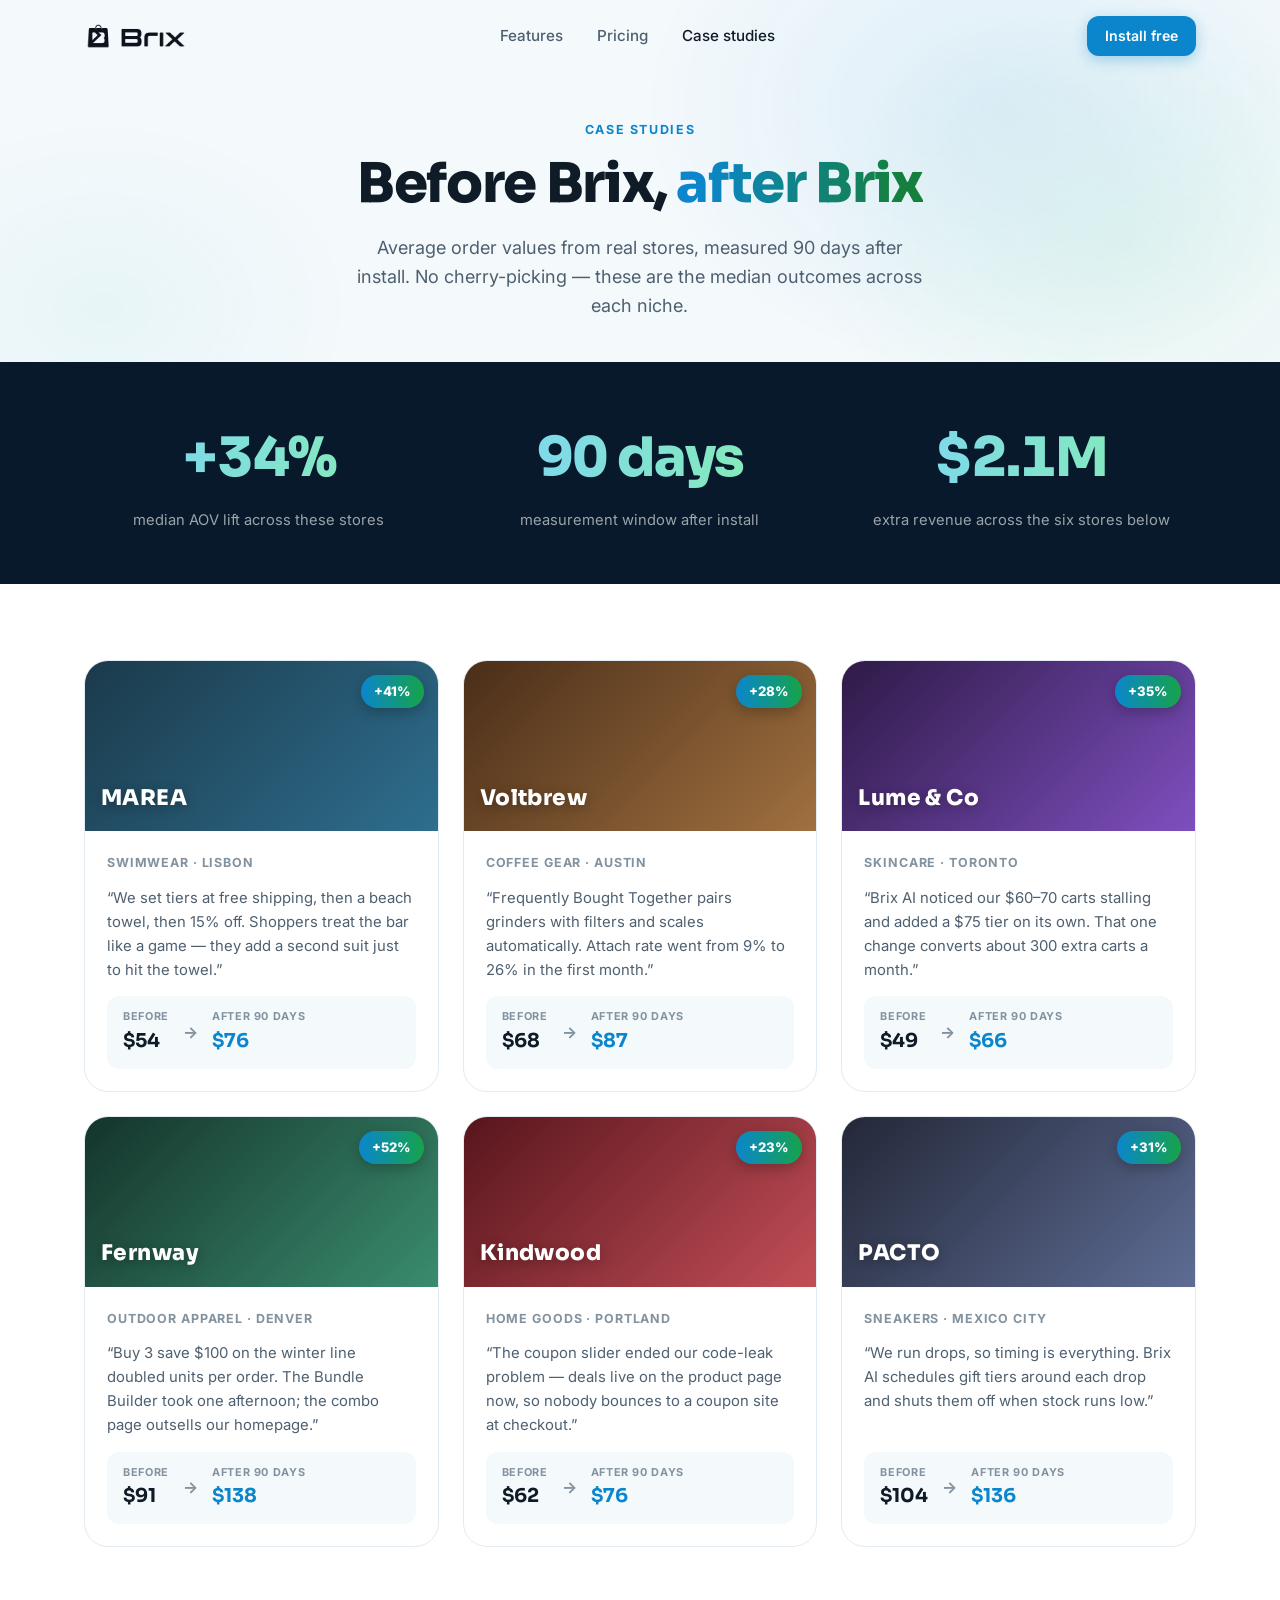
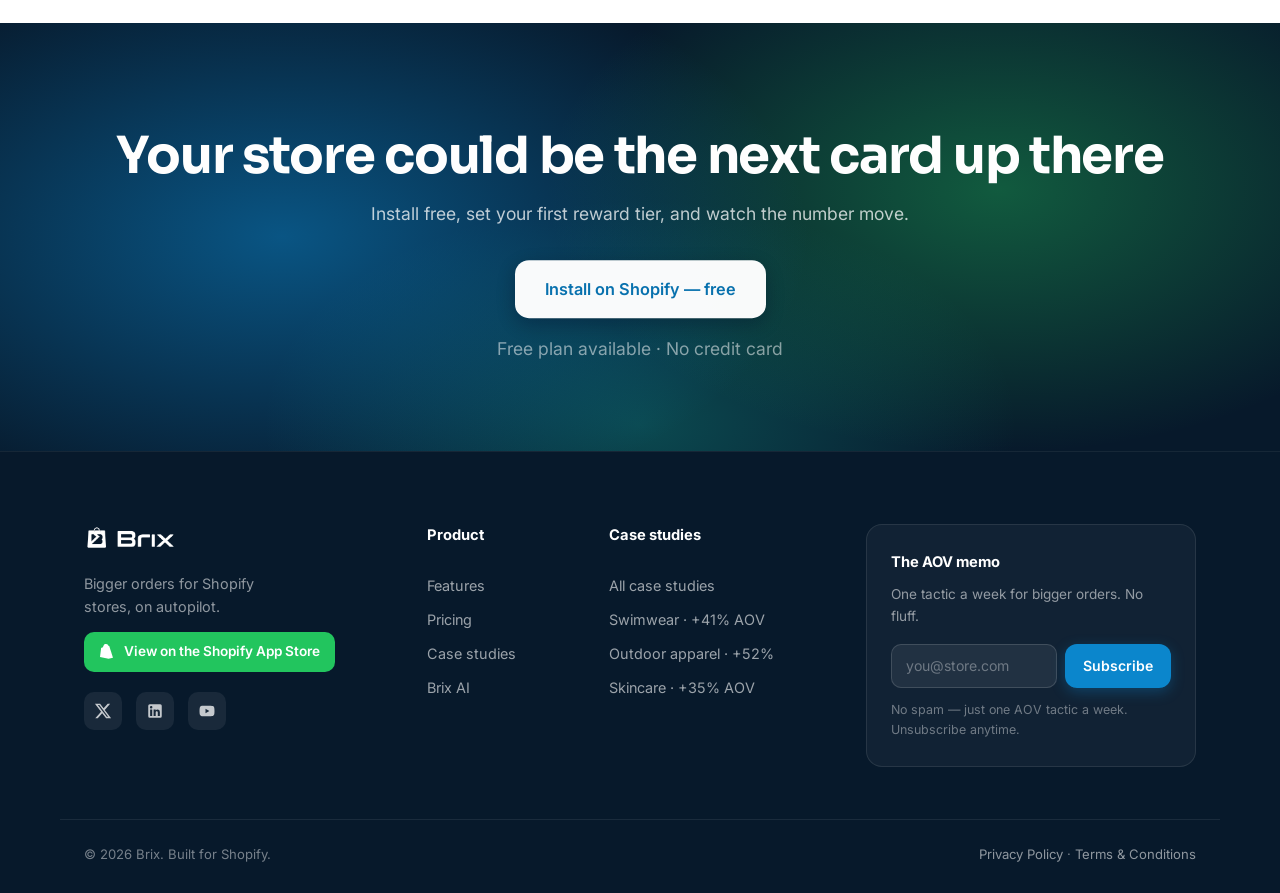
==== case-studies.html @ e407da77 "feat: initialize project structure with website content, assets, and core layout files" ====
<!DOCTYPE html>
<html lang="en">
<head>
  <meta charset="UTF-8">
  <meta name="viewport" content="width=device-width, initial-scale=1.0">
  <title>Case studies — Brix for Shopify</title>
  <meta name="description" content="Real Shopify stores, real AOV numbers. See how merchants lifted average order value 23–52% with Brix progress bars, bundles and AI.">
  <link rel="preconnect" href="https://fonts.googleapis.com">
  <link rel="preconnect" href="https://fonts.gstatic.com" crossorigin>
  <link href="https://fonts.googleapis.com/css2?family=Sora:wght@600;700;800&family=Inter:wght@400;500;600;700&display=swap" rel="stylesheet">
  <link rel="stylesheet" href="css/styles.css?v=2">
  <link rel="icon" type="image/png" href="assets/favicon.png">
</head>
<body>

<header class="nav" id="nav">
  <div class="container nav-in">
    <a class="logo" href="index.html" aria-label="Brix home">
      <img class="logo-img" src="assets/brix-logo-dark.png" alt="Brix">
    </a>
    <nav class="nav-links" aria-label="Main">
      <a href="features.html">Features</a>
      <a href="pricing.html">Pricing</a>
      <a href="case-studies.html">Case studies</a>
    </nav>
    <div class="nav-actions">
      <a class="btn btn-primary btn-sm" href="index.html#install">Install free</a>
      <button class="nav-burger" id="navBurger" aria-label="Open menu" aria-expanded="false" aria-controls="navDrawer">
        <span></span><span></span><span></span>
      </button>
    </div>
  </div>
  <div class="nav-drawer" id="navDrawer">
    <a href="features.html">Features</a>
    <a href="pricing.html">Pricing</a>
    <a href="case-studies.html">Case studies</a>
    <a class="btn btn-primary" href="index.html#install">Install free</a>
  </div>
</header>

<main>

<section class="page-hero">
  <div class="hero-glow" aria-hidden="true"></div>
  <div class="container">
    <p class="eyebrow reveal">Case studies</p>
    <h1 class="reveal" style="--d:.06s">Before Brix, <em>after Brix</em></h1>
    <p class="hero-sub reveal" style="--d:.12s">Average order values from real stores, measured 90 days after install. No cherry-picking — these are the median outcomes across each niche.</p>
  </div>
</section>

<section class="stats-band">
  <div class="container stats-row">
    <div class="stat reveal">
      <b><span data-count="34" data-prefix="+" data-suffix="%">0</span></b>
      <small>median AOV lift across these stores</small>
    </div>
    <div class="stat reveal" style="--d:.08s">
      <b><span data-count="90" data-suffix=" days">0</span></b>
      <small>measurement window after install</small>
    </div>
    <div class="stat reveal" style="--d:.16s">
      <b><span data-count="2.1" data-prefix="$" data-suffix="M">0</span></b>
      <small>extra revenue across the six stores below</small>
    </div>
  </div>
</section>

<section class="section">
  <div class="container">
    <div class="cs-grid">

      <article class="cs-card reveal" id="cs-marea">
        <div class="cs-shot shot-1">
          <span class="cs-lift-tag">+41%</span>
          <span class="cs-shot-name">MAREA</span>
        </div>
        <div class="cs-body">
          <p class="cs-niche">Swimwear · Lisbon</p>
          <blockquote>“We set tiers at free shipping, then a beach towel, then 15% off. Shoppers treat the bar like a game — they add a second suit just to hit the towel.”</blockquote>
          <div class="cs-nums">
            <span class="cs-num"><small>Before</small><b>$54</b></span>
            <span class="cs-arrow">→</span>
            <span class="cs-num cs-num-after"><small>After 90 days</small><b>$76</b></span>
          </div>
        </div>
      </article>

      <article class="cs-card reveal" style="--d:.06s">
        <div class="cs-shot shot-2">
          <span class="cs-lift-tag">+28%</span>
          <span class="cs-shot-name">Voltbrew</span>
        </div>
        <div class="cs-body">
          <p class="cs-niche">Coffee gear · Austin</p>
          <blockquote>“Frequently Bought Together pairs grinders with filters and scales automatically. Attach rate went from 9% to 26% in the first month.”</blockquote>
          <div class="cs-nums">
            <span class="cs-num"><small>Before</small><b>$68</b></span>
            <span class="cs-arrow">→</span>
            <span class="cs-num cs-num-after"><small>After 90 days</small><b>$87</b></span>
          </div>
        </div>
      </article>

      <article class="cs-card reveal" style="--d:.12s" id="cs-lume">
        <div class="cs-shot shot-3">
          <span class="cs-lift-tag">+35%</span>
          <span class="cs-shot-name">Lume &amp; Co</span>
        </div>
        <div class="cs-body">
          <p class="cs-niche">Skincare · Toronto</p>
          <blockquote>“Brix AI noticed our $60–70 carts stalling and added a $75 tier on its own. That one change converts about 300 extra carts a month.”</blockquote>
          <div class="cs-nums">
            <span class="cs-num"><small>Before</small><b>$49</b></span>
            <span class="cs-arrow">→</span>
            <span class="cs-num cs-num-after"><small>After 90 days</small><b>$66</b></span>
          </div>
        </div>
      </article>

      <article class="cs-card reveal" id="cs-fernway">
        <div class="cs-shot shot-4">
          <span class="cs-lift-tag">+52%</span>
          <span class="cs-shot-name">Fernway</span>
        </div>
        <div class="cs-body">
          <p class="cs-niche">Outdoor apparel · Denver</p>
          <blockquote>“Buy 3 save $100 on the winter line doubled units per order. The Bundle Builder took one afternoon; the combo page outsells our homepage.”</blockquote>
          <div class="cs-nums">
            <span class="cs-num"><small>Before</small><b>$91</b></span>
            <span class="cs-arrow">→</span>
            <span class="cs-num cs-num-after"><small>After 90 days</small><b>$138</b></span>
          </div>
        </div>
      </article>

      <article class="cs-card reveal" style="--d:.06s">
        <div class="cs-shot shot-5">
          <span class="cs-lift-tag">+23%</span>
          <span class="cs-shot-name">Kindwood</span>
        </div>
        <div class="cs-body">
          <p class="cs-niche">Home goods · Portland</p>
          <blockquote>“The coupon slider ended our code-leak problem — deals live on the product page now, so nobody bounces to a coupon site at checkout.”</blockquote>
          <div class="cs-nums">
            <span class="cs-num"><small>Before</small><b>$62</b></span>
            <span class="cs-arrow">→</span>
            <span class="cs-num cs-num-after"><small>After 90 days</small><b>$76</b></span>
          </div>
        </div>
      </article>

      <article class="cs-card reveal" style="--d:.12s">
        <div class="cs-shot shot-6">
          <span class="cs-lift-tag">+31%</span>
          <span class="cs-shot-name">PACTO</span>
        </div>
        <div class="cs-body">
          <p class="cs-niche">Sneakers · Mexico City</p>
          <blockquote>“We run drops, so timing is everything. Brix AI schedules gift tiers around each drop and shuts them off when stock runs low.”</blockquote>
          <div class="cs-nums">
            <span class="cs-num"><small>Before</small><b>$104</b></span>
            <span class="cs-arrow">→</span>
            <span class="cs-num cs-num-after"><small>After 90 days</small><b>$136</b></span>
          </div>
        </div>
      </article>

    </div>
  </div>
</section>

<section class="cta-final" id="install">
  <div class="cta-gradient" aria-hidden="true"></div>
  <div class="container cta-in">
    <h2 class="reveal">Your store could be the next card up there</h2>
    <p class="reveal" style="--d:.08s">Install free, set your first reward tier, and watch the number move.</p>
    <a class="btn btn-white btn-lg reveal" style="--d:.16s" href="#" id="ctaInstall">Install on Shopify — free</a>
    <p class="cta-note reveal" style="--d:.24s">Free plan available · No credit card</p>
  </div>
</section>

</main>

<footer class="footer">
  <div class="container footer-grid">
    <div class="footer-brand">
      <a class="logo logo-light" href="index.html">
        <img class="logo-img" src="assets/brix-logo-light.png" alt="Brix">
      </a>
      <p>Bigger orders for Shopify stores, on autopilot.</p>
      <a class="footer-shopify" href="#" aria-label="View Brix on the Shopify App Store">
        <svg viewBox="0 0 24 24" width="16" height="16" fill="currentColor" aria-hidden="true"><path d="M15.34 3.03c-.09-.06-.19-.06-.31-.03l-.58.18c-.14-.4-.33-.83-.61-1.26C13.28.98 12.6.5 11.9.5h-.15c-.5-.62-1.13-.9-1.68-.88-1.05.03-2.09.79-2.94 2.13-.6.95-1.05 2.14-1.18 3.06l-2.1.65c-.62.2-.64.22-.72.8L1.5 19.44 14.29 22 21 20.55S15.42 3.09 15.34 3.03z"/></svg>
        View on the Shopify App Store
      </a>
      <div class="footer-social">
        <a href="#" aria-label="X (Twitter)"><svg viewBox="0 0 24 24" width="18" height="18" fill="currentColor"><path d="M18.24 2.25h3.31l-7.23 8.26 8.5 11.24h-6.66l-5.21-6.82L5 21.75H1.68l7.73-8.84L1.25 2.25h6.83l4.71 6.23zm-1.16 17.52h1.83L7.08 4.13H5.12z"/></svg></a>
        <a href="#" aria-label="LinkedIn"><svg viewBox="0 0 24 24" width="18" height="18" fill="currentColor"><path d="M19 3a2 2 0 0 1 2 2v14a2 2 0 0 1-2 2H5a2 2 0 0 1-2-2V5a2 2 0 0 1 2-2h14m-.5 15.5v-5.3a3.26 3.26 0 0 0-3.26-3.26c-.85 0-1.84.52-2.32 1.3v-1.11h-2.79v8.37h2.79v-4.93c0-.77.62-1.4 1.39-1.4a1.4 1.4 0 0 1 1.4 1.4v4.93h2.79M6.88 8.56a1.68 1.68 0 0 0 1.68-1.68c0-.93-.75-1.69-1.68-1.69a1.69 1.69 0 0 0-1.69 1.69c0 .93.76 1.68 1.69 1.68m1.39 9.94v-8.37H5.5v8.37h2.77z"/></svg></a>
        <a href="#" aria-label="YouTube"><svg viewBox="0 0 24 24" width="18" height="18" fill="currentColor"><path d="M10 15l5.19-3L10 9v6m11.56-7.83c.13.47.22 1.1.28 1.9.07.8.1 1.49.1 2.09L22 12c0 2.19-.16 3.8-.44 4.83-.25.9-.83 1.48-1.73 1.73-.47.13-1.33.22-2.65.28-1.3.07-2.49.1-3.59.1L12 19c-4.19 0-6.8-.16-7.83-.44-.9-.25-1.48-.83-1.73-1.73-.13-.47-.22-1.1-.28-1.9-.07-.8-.1-1.49-.1-2.09L2 12c0-2.19.16-3.8.44-4.83.25-.9.83-1.48 1.73-1.73.47-.13 1.33-.22 2.65-.28 1.3-.07 2.49-.1 3.59-.1L12 5c4.19 0 6.8.16 7.83.44.9.25 1.48.83 1.73 1.73z"/></svg></a>
      </div>
    </div>
    <div class="footer-col">
      <p class="footer-h">Product</p>
      <a href="features.html">Features</a>
      <a href="pricing.html">Pricing</a>
      <a href="case-studies.html">Case studies</a>
      <a href="features.html#ai-chat">Brix AI</a>
    </div>
    <div class="footer-col">
      <p class="footer-h">Case studies</p>
      <a href="case-studies.html">All case studies</a>
      <a href="case-studies.html#cs-marea">Swimwear · +41% AOV</a>
      <a href="case-studies.html#cs-fernway">Outdoor apparel · +52%</a>
      <a href="case-studies.html#cs-lume">Skincare · +35% AOV</a>
    </div>
    <div class="footer-news">
      <p class="footer-h">The AOV memo</p>
      <p class="footer-news-sub">One tactic a week for bigger orders. No fluff.</p>
      <form class="news-form" id="newsForm">
        <input type="email" placeholder="you@store.com" aria-label="Email address" required>
        <button class="btn btn-primary btn-sm" type="submit">Subscribe</button>
      </form>
      <p class="news-fine">No spam — just one AOV tactic a week. Unsubscribe anytime.</p>
      <p class="news-ok" id="newsOk">You’re in. First memo lands Monday. ✓</p>
    </div>
  </div>
  <div class="container footer-base">
    <span>© 2026 Brix. Built for Shopify.</span>
    <span class="footer-legal"><a href="#">Privacy Policy</a> · <a href="#">Terms &amp; Conditions</a></span>
  </div>
</footer>

<script src="js/vendor/gsap.min.js"></script>
<script src="js/vendor/ScrollTrigger.min.js"></script>
<script src="js/main.js?v=2"></script>
</body>
</html>
---- css/styles.css ----
/* ============================================================
   BRIX — marketing site
   Brand: blue #0E9BE5 → green #22C55E (team gradient) · navy #07192B
   Type: Sora (display) · Inter (body)
   ============================================================ */

:root {
  --brand: #0B86CC;
  --brand-deep: #0973B1;
  --brand-soft: #DFF1FC;
  --brand-ghost: #F0F9FE;
  --navy: #07192B;
  --navy-2: #0D2A44;
  --navy-3: #123B5C;
  --ink: #0F1B26;
  --ink-2: #4E6070;
  --ink-3: #82929F;
  --paper: #FFFFFF;
  --paper-soft: #F4F9FC;
  --line: #E2EBF1;
  --grad-a: #0E9BE5;
  --grad-b: #22C55E;
  --green: #22C55E;
  --green-deep: #15803D;
  --gold: #FFB43C;
  --reward-grad: linear-gradient(90deg, #0E9BE5, #22C55E);
  --grad-strong: linear-gradient(90deg, #0B86CC, #16A34A);
  --radius: 16px;
  --radius-lg: 24px;
  --shadow-1: 0 2px 8px rgba(23, 20, 46, .05), 0 12px 32px rgba(23, 20, 46, .07);
  --shadow-2: 0 4px 12px rgba(23, 20, 46, .07), 0 24px 56px rgba(23, 20, 46, .13);
  --font-display: "Sora", "Inter", system-ui, sans-serif;
  --font-body: "Inter", system-ui, -apple-system, sans-serif;
  --nav-h: 72px;
}

* { margin: 0; padding: 0; box-sizing: border-box; }

html { scroll-behavior: smooth; }

body {
  font-family: var(--font-body);
  font-size: 16px;
  line-height: 1.6;
  color: var(--ink);
  background: var(--paper);
  -webkit-font-smoothing: antialiased;
  overflow-x: hidden;
}

img, svg { display: inline-block; vertical-align: middle; }
a { color: inherit; text-decoration: none; }
ul { list-style: none; }
button { font: inherit; border: 0; background: none; cursor: pointer; color: inherit; }

:focus-visible {
  outline: 3px solid var(--brand);
  outline-offset: 2px;
  border-radius: 4px;
}

::selection { background: var(--brand); color: #fff; }

/* ---------- type ---------- */

h1, h2, h3 {
  font-family: var(--font-display);
  line-height: 1.12;
  letter-spacing: -0.025em;
  text-wrap: balance;
}

h1 { font-size: clamp(2.5rem, 5.4vw, 4.1rem); font-weight: 800; }
h2 { font-size: clamp(1.9rem, 3.6vw, 2.8rem); font-weight: 700; }
h3 { font-size: 1.15rem; font-weight: 700; letter-spacing: -0.01em; }

h1 em {
  font-style: normal;
  background: linear-gradient(92deg, #0B86CC 10%, #15803D 90%);
  -webkit-background-clip: text;
  background-clip: text;
  -webkit-text-fill-color: transparent;
}

.eyebrow {
  font-size: .78rem;
  font-weight: 700;
  letter-spacing: .13em;
  text-transform: uppercase;
  color: var(--brand);
  margin-bottom: 14px;
}

.eyebrow-warm {
  background: linear-gradient(92deg, #4FC3F7, #6EE7A0);
  -webkit-background-clip: text;
  background-clip: text;
  -webkit-text-fill-color: transparent;
}

/* ---------- layout utils ---------- */

.container {
  max-width: 1160px;
  margin-inline: auto;
  padding-inline: 24px;
}

.container-narrow { max-width: 800px; }

.section { padding: 76px 0; }
.section-soft { background: var(--paper-soft); }

.section-dark {
  background: var(--navy);
  color: #fff;
  position: relative;
  overflow: hidden;
}
.section-dark h2 { color: #fff; }
.section-dark .dd-lead { color: rgba(255,255,255,.72); }

.section-head {
  max-width: 640px;
  margin: 0 auto 56px;
  text-align: center;
}
.section-head .section-sub {
  margin-top: 14px;
  color: var(--ink-2);
  font-size: 1.06rem;
}

.section-head-row {
  max-width: none;
  text-align: left;
  display: flex;
  align-items: flex-end;
  justify-content: space-between;
  gap: 24px;
}

/* ---------- buttons ---------- */

.btn {
  display: inline-flex;
  align-items: center;
  justify-content: center;
  gap: 9px;
  font-weight: 600;
  font-size: .95rem;
  padding: 13px 24px;
  border-radius: 12px;
  transition: transform .18s ease, box-shadow .18s ease, background .18s ease, border-color .18s ease;
  white-space: nowrap;
}

.btn-lg { padding: 16px 30px; font-size: 1.02rem; border-radius: 14px; }
.btn-sm { padding: 9px 18px; font-size: .88rem; }

.btn-primary {
  background: var(--brand);
  color: #fff;
  box-shadow: 0 4px 14px rgba(11, 134, 204, .32);
}
.btn-primary:hover {
  background: var(--brand-deep);
  transform: translateY(-1px) scale(1.02);
  box-shadow: 0 8px 24px rgba(11, 134, 204, .45);
}

.btn-ghost {
  background: var(--paper);
  color: var(--ink);
  border: 1.5px solid var(--line);
}
.btn-ghost:hover {
  border-color: var(--brand);
  color: var(--brand);
  transform: translateY(-1px) scale(1.02);
  box-shadow: 0 6px 18px rgba(11, 134, 204, .14);
}

.btn-outline {
  background: transparent;
  color: var(--brand);
  border: 1.5px solid var(--brand);
}
.btn-outline:hover {
  background: var(--brand-ghost);
  transform: translateY(-1px) scale(1.02);
}

.btn-white {
  background: #fff;
  color: var(--brand-deep);
  box-shadow: 0 6px 20px rgba(9, 5, 34, .3);
}
.btn-white:hover {
  transform: translateY(-1px) scale(1.03);
  box-shadow: 0 12px 32px rgba(9, 5, 34, .4);
}

/* ---------- nav ---------- */

.nav {
  position: fixed;
  inset: 0 0 auto 0;
  z-index: 100;
  height: var(--nav-h);
  transition: background .25s ease, box-shadow .25s ease, backdrop-filter .25s ease;
}

.nav.scrolled {
  background: rgba(255, 255, 255, .82);
  -webkit-backdrop-filter: blur(14px);
  backdrop-filter: blur(14px);
  box-shadow: 0 1px 0 var(--line), 0 8px 24px rgba(23, 20, 46, .05);
}

.nav-in {
  height: var(--nav-h);
  display: flex;
  align-items: center;
  justify-content: space-between;
  gap: 24px;
}

.logo {
  display: inline-flex;
  align-items: center;
  gap: 10px;
  font-family: var(--font-display);
  font-weight: 800;
  font-size: 1.42rem;
  letter-spacing: -0.03em;
}
.logo-mark { width: 27px; height: 27px; }
.logo-img { height: 30px; width: auto; display: block; }
.footer .logo-img { height: 27px; }

.nav-links {
  display: flex;
  gap: 34px;
  font-weight: 500;
  font-size: .95rem;
  color: var(--ink-2);
}
.nav-links a { transition: color .15s ease; padding: 6px 0; }
.nav-links a:hover, .nav-links a.active { color: var(--ink); }

.nav-actions { display: flex; align-items: center; gap: 14px; }

.nav-burger {
  display: none;
  flex-direction: column;
  justify-content: center;
  gap: 5px;
  width: 42px;
  height: 42px;
  align-items: center;
  border-radius: 10px;
}
.nav-burger span {
  display: block;
  width: 20px;
  height: 2px;
  border-radius: 2px;
  background: var(--ink);
  transition: transform .25s ease, opacity .2s ease;
}
.nav-burger.open span:nth-child(1) { transform: translateY(7px) rotate(45deg); }
.nav-burger.open span:nth-child(2) { opacity: 0; }
.nav-burger.open span:nth-child(3) { transform: translateY(-7px) rotate(-45deg); }

/* absolute (not fixed): the scrolled nav's backdrop-filter makes .nav a
   containing block, which would collapse a fixed drawer to nav height */
.nav-drawer {
  display: none;
  position: absolute;
  top: calc(var(--nav-h) - 8px);
  right: 16px;
  width: min(244px, calc(100vw - 32px));
  background: rgba(255, 255, 255, .5);
  -webkit-backdrop-filter: blur(22px) saturate(180%);
  backdrop-filter: blur(22px) saturate(180%);
  border: 1px solid rgba(255, 255, 255, .55);
  border-radius: 18px;
  box-shadow: 0 24px 50px -12px rgba(23, 20, 46, .3);
  padding: 10px;
  flex-direction: column;
  gap: 2px;
  transform-origin: top right;
  opacity: 0;
  transform: translateY(-10px) scale(.96);
  pointer-events: none;
  transition: opacity .2s ease, transform .26s cubic-bezier(.32,.72,.28,1);
}
.nav-drawer.open {
  opacity: 1;
  transform: translateY(0) scale(1);
  pointer-events: auto;
}
.nav-drawer a {
  padding: 12px 14px;
  border-radius: 12px;
  font-weight: 600;
  font-size: 1rem;
  color: var(--ink);
  transition: background .15s ease, color .15s ease;
}
.nav-drawer a:hover { background: rgba(11, 134, 204, .1); color: var(--brand); }
.nav-drawer .btn { margin-top: 8px; justify-content: center; }

/* ---------- hero ---------- */

.hero {
  position: relative;
  padding: calc(var(--nav-h) + 52px) 0 64px;
  background: var(--paper-soft);
  overflow: hidden;
}

.hero-glow {
  position: absolute;
  inset: 0;
  pointer-events: none;
  background:
    radial-gradient(560px 420px at 78% 30%, rgba(11, 134, 204, .13), transparent 65%),
    radial-gradient(480px 380px at 88% 68%, rgba(34, 197, 94, .09), transparent 65%),
    radial-gradient(400px 300px at 8% 85%, rgba(20, 184, 166, .07), transparent 65%);
}

.hero-grid {
  position: relative;
  display: grid;
  grid-template-columns: 1.06fr .94fr;
  gap: 56px;
  align-items: center;
}

.hero-rating {
  display: inline-flex;
  align-items: center;
  gap: 10px;
  font-size: .88rem;
  color: var(--ink-2);
  background: #fff;
  border: 1px solid var(--line);
  border-radius: 100px;
  padding: 7px 16px 7px 13px;
  margin-bottom: 26px;
  box-shadow: 0 2px 10px rgba(23,20,46,.05);
}
.hero-rating b { color: var(--ink); }
.stars { color: var(--gold); letter-spacing: 2px; font-size: .82rem; }

.hero-sub {
  margin-top: 22px;
  font-size: 1.13rem;
  color: var(--ink-2);
  max-width: 32em;
}

.hero-ctas {
  display: flex;
  flex-wrap: wrap;
  gap: 14px;
  margin-top: 34px;
}

.hero-note {
  margin-top: 18px;
  font-size: .86rem;
  color: var(--ink-3);
}

.hero-visual { position: relative; }

.hero-chip {
  position: absolute;
  font-size: .8rem;
  font-weight: 700;
  padding: 9px 15px;
  border-radius: 100px;
  background: #fff;
  box-shadow: var(--shadow-2);
  white-space: nowrap;
}
.hero-chip-1 {
  top: -16px;
  left: 2%;
  color: var(--green-deep);
  animation: float 5.2s ease-in-out infinite;
}
.hero-chip-2 {
  bottom: -16px;
  right: 2%;
  color: var(--brand);
  animation: float 6s ease-in-out .8s infinite;
}
@keyframes float {
  0%, 100% { transform: translateY(0); }
  50% { transform: translateY(-9px); }
}

/* ---------- cart mock (signature) ---------- */

.cart-mock {
  position: relative;
  background: #fff;
  border-radius: var(--radius-lg);
  box-shadow: var(--shadow-2);
  padding: 22px;
  max-width: 400px;
  margin-inline: auto;
  border: 1px solid rgba(233, 231, 244, .8);
}

.cm-head {
  display: flex;
  align-items: center;
  justify-content: space-between;
  margin-bottom: 16px;
}
.cm-title { font-family: var(--font-display); font-weight: 700; font-size: 1.05rem; }
.cm-badge {
  font-size: .74rem;
  font-weight: 700;
  color: var(--brand);
  background: var(--brand-soft);
  padding: 4px 11px;
  border-radius: 100px;
}

.cm-goal { margin-bottom: 16px; }

.cm-msg {
  font-size: .86rem;
  color: var(--ink-2);
  margin-bottom: 12px;
  min-height: 1.5em;
}
.cm-msg b { color: var(--ink); }
.cm-msg.msg-pop { animation: msgpop .4s ease; }
@keyframes msgpop {
  0% { transform: scale(.96); opacity: .4; }
  100% { transform: scale(1); opacity: 1; }
}

.cm-track {
  position: relative;
  height: 12px;
  background: var(--paper-soft);
  border-radius: 100px;
  margin: 14px 0 10px;
}

.cm-fill {
  position: absolute;
  inset: 0 auto 0 0;
  border-radius: 100px;
  background: var(--reward-grad);
  transition: width 1s cubic-bezier(.3,.9,.35,1);
  min-width: 12px;
}

.cm-node {
  position: absolute;
  top: 50%;
  transform: translate(-50%, -50%);
  width: 28px;
  height: 28px;
  border-radius: 50%;
  background: #fff;
  border: 2px solid var(--line);
  color: var(--ink-3);
  display: flex;
  align-items: center;
  justify-content: center;
  transition: background .3s ease, border-color .3s ease, color .3s ease, transform .3s ease;
  z-index: 2;
}
.cm-node.is-unlocked {
  background: var(--green);
  border-color: var(--green);
  color: #fff;
  animation: nodepop .45s cubic-bezier(.3,1.6,.5,1);
}
@keyframes nodepop {
  0% { transform: translate(-50%, -50%) scale(.6); }
  60% { transform: translate(-50%, -50%) scale(1.25); }
  100% { transform: translate(-50%, -50%) scale(1); }
}

.cm-tiers {
  display: flex;
  justify-content: space-between;
  font-size: .68rem;
  font-weight: 600;
  color: var(--ink-3);
  padding-right: 2px;
}

.cm-items { display: flex; flex-direction: column; }

.cm-item {
  display: none;
  align-items: center;
  gap: 12px;
  padding: 10px 0;
  border-bottom: 1px solid var(--paper-soft);
}
.cm-item.is-in { display: flex; animation: itemin .45s ease; }
@keyframes itemin {
  from { opacity: 0; transform: translateY(8px); }
  to { opacity: 1; transform: translateY(0); }
}

.cm-thumb {
  width: 44px;
  height: 44px;
  border-radius: 10px;
  flex: none;
  display: flex;
  align-items: center;
  justify-content: center;
  font-size: 1.1rem;
}
.th-a { background: linear-gradient(135deg, #B6E2C8, #6FA88B); }
.th-b { background: linear-gradient(135deg, #4A4E6A, #23263C); }
.th-c { background: linear-gradient(135deg, #F3D9B0, #D9A05B); }
.th-gift { background: linear-gradient(135deg, #E2F8EC, #BFEED2); }

.cm-item-info { flex: 1; line-height: 1.3; min-width: 0; }
.cm-item-info b { display: block; font-size: .88rem; font-weight: 600; }
.cm-item-info small { color: var(--ink-3); font-size: .76rem; }

.cm-price { font-weight: 700; font-size: .88rem; }
.cm-price-free { color: var(--green-deep); letter-spacing: .04em; }

.cm-item-gift.is-in {
  background: linear-gradient(90deg, rgba(34, 197, 94, .05), rgba(20, 184, 166, .05));
  border-radius: 12px;
  padding-inline: 8px;
  border-bottom: 0;
}

.cm-upsell {
  display: flex;
  align-items: center;
  gap: 12px;
  background: var(--brand-ghost);
  border: 1px dashed rgba(11, 134, 204, .35);
  border-radius: 12px;
  padding: 10px 12px;
  margin: 14px 0 4px;
  max-height: 90px;
  overflow: hidden;
  transition: opacity .35s ease, max-height .45s ease .1s, padding .45s ease .1s, margin .45s ease .1s, border-width .45s ease .1s;
}
.cm-upsell.is-away {
  opacity: 0;
  max-height: 0;
  padding-block: 0;
  margin-block: 0;
  border-width: 0;
}
.cm-upsell .cm-thumb { width: 38px; height: 38px; }

.cm-add {
  flex: none;
  font-size: .78rem;
  font-weight: 700;
  color: var(--brand);
  background: #fff;
  border: 1.5px solid var(--brand);
  padding: 7px 12px;
  border-radius: 9px;
  transition: transform .15s ease, background .15s ease, color .15s ease;
}
.cm-add.pressed, .cm-add:hover { background: var(--brand); color: #fff; transform: scale(.96); }

.cm-foot {
  display: flex;
  justify-content: space-between;
  align-items: center;
  padding: 14px 0 12px;
  font-size: .92rem;
  color: var(--ink-2);
}
.cm-foot b { font-size: 1.12rem; color: var(--ink); font-family: var(--font-display); }

.cm-checkout {
  width: 100%;
  background: var(--ink);
  color: #fff;
  font-weight: 700;
  font-size: .95rem;
  padding: 14px;
  border-radius: 12px;
}

.cm-coupon-row { display: flex; gap: 8px; margin: 14px 0 2px; }

.cart-mock.is-resetting { transition: opacity .35s ease; opacity: .35; }

.confetti-canvas {
  position: absolute;
  inset: 0;
  width: 100%;
  height: 100%;
  pointer-events: none;
  z-index: 5;
}

/* ---------- logos strip ---------- */

.logos { padding: 34px 0 24px; background: var(--paper-soft); }

.logos-label {
  text-align: center;
  font-size: .78rem;
  font-weight: 600;
  letter-spacing: .1em;
  text-transform: uppercase;
  color: var(--ink-3);
  margin-bottom: 22px;
}

.logos-row {
  display: flex;
  flex-wrap: wrap;
  justify-content: center;
  align-items: center;
  gap: 18px 52px;
  opacity: 1;
}

.wordmark { font-size: 1.12rem; color: #000; white-space: nowrap; }
.wm-1 { font-family: var(--font-display); font-weight: 800; letter-spacing: .18em; }
.wm-2 { font-family: Georgia, serif; font-style: italic; font-weight: 600; font-size: 1.22rem; }
.wm-3 { font-weight: 800; letter-spacing: .06em; }
.wm-4 { font-family: var(--font-display); font-weight: 600; letter-spacing: -.02em; font-size: 1.2rem; }
.wm-5 { font-family: Georgia, serif; font-weight: 700; }
.wm-6 { font-weight: 700; letter-spacing: .3em; }

/* ---------- feature grid ---------- */

.feature-grid {
  display: grid;
  grid-template-columns: repeat(3, 1fr);
  gap: 22px;
}

.feature-card {
  display: block;
  background: #fff;
  border: 1px solid var(--line);
  border-radius: var(--radius-lg);
  padding: 24px 24px 22px;
  transition: transform .22s ease, box-shadow .22s ease, border-color .22s ease;
}
.feature-card:hover {
  transform: translateY(-5px);
  box-shadow: var(--shadow-2);
  border-color: rgba(11, 134, 204, .3);
}
.feature-card h3 { margin: 18px 0 8px; }
.feature-card p { color: var(--ink-2); font-size: .93rem; }

.fc-link {
  display: inline-block;
  margin-top: 14px;
  font-size: .88rem;
  font-weight: 700;
  color: var(--brand);
}

.fc-visual {
  height: 116px;
  border-radius: var(--radius);
  background: var(--paper-soft);
  display: flex;
  align-items: center;
  justify-content: center;
  overflow: hidden;
  padding: 16px;
}

/* mini demos inside feature cards */
.mini-cart { width: 100%; max-width: 220px; }
.mini-track {
  height: 9px;
  border-radius: 100px;
  background: #fff;
  box-shadow: inset 0 0 0 1px var(--line);
  overflow: hidden;
}
.mini-fill {
  display: block;
  height: 100%;
  width: 68%;
  border-radius: 100px;
  background: var(--reward-grad);
}
.feature-card:hover .mini-fill { animation: minifill 1.4s ease forwards; }
@keyframes minifill { from { width: 68%; } to { width: 100%; } }
.mini-msg { margin-top: 10px; font-size: .76rem; font-weight: 600; color: var(--ink-2); text-align: center; }

.mini-coupons { display: flex; gap: 8px; }
.mini-coupon {
  font-size: .72rem;
  font-weight: 700;
  letter-spacing: .05em;
  padding: 8px 12px;
  border-radius: 9px;
  border: 1.5px dashed var(--ink-3);
  color: var(--ink-2);
  background: #fff;
  white-space: nowrap;
}
.mini-coupon.mc-active {
  border-style: solid;
  border-color: var(--brand);
  color: #fff;
  background: var(--brand);
}

.mini-fbt { display: flex; align-items: center; gap: 9px; }
.mini-fbt i { font-style: normal; font-weight: 700; color: var(--ink-3); }
.mini-prod {
  width: 46px;
  height: 46px;
  border-radius: 11px;
  box-shadow: 0 3px 8px rgba(23,20,46,.12);
}

.mini-bundle {
  display: flex;
  align-items: center;
  gap: 10px;
  flex-wrap: wrap;
  justify-content: center;
}
.mini-rule {
  font-size: .76rem;
  font-weight: 600;
  background: #fff;
  border: 1px solid var(--line);
  padding: 8px 12px;
  border-radius: 9px;
}
.mini-arrow { color: var(--ink-3); font-weight: 700; }
.mini-save {
  font-size: .76rem;
  font-weight: 800;
  color: #fff;
  background: var(--grad-strong);
  padding: 8px 12px;
  border-radius: 9px;
}

.mini-chart { position: relative; width: 100%; max-width: 200px; }
.mini-chart svg { width: 100%; height: auto; }
.mini-stat {
  position: absolute;
  top: -4px;
  right: 0;
  font-size: .7rem;
  font-weight: 800;
  color: var(--green-deep);
  background: rgba(34, 197, 94, .12);
  padding: 3px 8px;
  border-radius: 100px;
}

.mini-chat { display: flex; flex-direction: column; gap: 7px; width: 100%; max-width: 210px; }
.mini-bubble {
  font-size: .74rem;
  font-weight: 600;
  padding: 8px 12px;
  border-radius: 12px;
  width: fit-content;
  max-width: 100%;
}
.mb-user { background: #fff; border: 1px solid var(--line); align-self: flex-end; border-bottom-right-radius: 4px; }
.mb-ai { background: var(--brand); color: #fff; border-bottom-left-radius: 4px; }

/* ---------- deep dives ---------- */

.dd-grid {
  display: grid;
  grid-template-columns: 1fr 1fr;
  gap: 72px;
  align-items: start;
}

.dd-grid-flip .dd-copy { order: 2; }
.dd-grid-flip .dd-visual { order: 1; }

.dd-copy h2 { margin-bottom: 10px; }

.dd-lead {
  color: var(--ink-2);
  font-size: 1.05rem;
  margin: 14px 0 22px;
}

.dd-step {
  padding: 22px 0;
  border-bottom: 1px solid var(--line);
}
.dd-step:last-of-type { border-bottom: 0; }
.dd-step h3 { margin-bottom: 8px; }
.dd-step p { color: var(--ink-2); font-size: .97rem; }
.dd-step { transition: opacity .3s ease; }
.dd-grid.has-active .dd-step { opacity: .45; }
.dd-grid.has-active .dd-step.active { opacity: 1; }

.dd-copy > .btn { margin-top: 26px; }

.dd-list { display: flex; flex-direction: column; gap: 16px; margin: 8px 0 10px; }
.dd-list li {
  color: var(--ink-2);
  font-size: .97rem;
  padding-left: 26px;
  position: relative;
}
.dd-list li::before {
  content: "";
  position: absolute;
  left: 0;
  top: 7px;
  width: 12px;
  height: 12px;
  border-radius: 4px;
  background: var(--reward-grad);
}
.dd-list b { color: var(--ink); }

.dd-visual { position: relative; }
.dd-sticky { position: sticky; top: calc(var(--nav-h) + 40px); }

.dd-callout {
  position: absolute;
  font-size: .74rem;
  font-weight: 700;
  color: var(--brand);
  background: #fff;
  border: 1px solid rgba(11, 134, 204, .35);
  box-shadow: var(--shadow-1);
  padding: 6px 12px;
  border-radius: 100px;
  transition: background .25s ease, color .25s ease, transform .25s ease;
}
.dd-callout.active {
  background: var(--brand);
  color: #fff;
  transform: scale(1.06);
}
.dd-callout-1 { top: 17%; left: -30px; }
.dd-callout-2 { top: 57%; right: -26px; }
.dd-callout-3 { bottom: 20%; left: -34px; }

/* ---------- builder mock ---------- */

.builder-mock {
  background: #fff;
  border-radius: var(--radius-lg);
  box-shadow: var(--shadow-2);
  border: 1px solid rgba(233, 231, 244, .8);
  padding: 20px;
  max-width: 460px;
  margin-inline: auto;
}

.bm-head {
  display: flex;
  justify-content: space-between;
  align-items: center;
  font-family: var(--font-display);
  font-weight: 700;
  font-size: .98rem;
  padding-bottom: 14px;
  border-bottom: 1px solid var(--paper-soft);
  margin-bottom: 16px;
}
.bm-status { font-family: var(--font-body); font-size: .74rem; font-weight: 700; color: var(--green-deep); }

.bm-body {
  display: grid;
  grid-template-columns: 1fr 1.25fr;
  gap: 18px;
}

.bm-label {
  font-size: .68rem;
  font-weight: 700;
  letter-spacing: .09em;
  text-transform: uppercase;
  color: var(--ink-3);
  margin-bottom: 10px;
}

.bm-chip {
  display: inline-flex;
  align-items: center;
  gap: 7px;
  font-size: .8rem;
  font-weight: 600;
  background: var(--paper-soft);
  border: 1px solid var(--line);
  border-radius: 9px;
  padding: 7px 12px;
  margin: 0 6px 8px 0;
}
.bm-chip em { font-style: normal; color: var(--ink-3); }
.bm-chip-drag {
  border-color: var(--brand);
  color: var(--brand);
  background: var(--brand-ghost);
  box-shadow: 0 6px 16px rgba(11, 134, 204, .22);
  transform: rotate(-3deg) translateY(-2px);
}
.bm-chip-placed {
  border-color: var(--brand);
  background: var(--brand);
  color: #fff;
}

.bm-drop {
  border: 1.5px dashed rgba(11, 134, 204, .4);
  background: var(--brand-ghost);
  border-radius: 12px;
  padding: 12px;
}
.bm-rule { font-size: .84rem; color: var(--ink-2); margin-top: 6px; }
.bm-rule b { color: var(--ink); }

.bm-toggle-row {
  display: flex;
  align-items: center;
  gap: 9px;
  font-size: .8rem;
  font-weight: 600;
  color: var(--ink-2);
  margin-top: 12px;
}
.bm-toggle {
  width: 34px;
  height: 20px;
  border-radius: 100px;
  background: var(--green);
  position: relative;
  flex: none;
}
.bm-toggle i {
  position: absolute;
  top: 3px;
  right: 3px;
  width: 14px;
  height: 14px;
  border-radius: 50%;
  background: #fff;
}

.bm-preview {
  margin-top: 18px;
  padding-top: 16px;
  border-top: 1px solid var(--paper-soft);
}
.bm-prods { display: flex; gap: 10px; margin-bottom: 12px; }
.bm-price { font-size: 1rem; color: var(--ink-3); }
.bm-price b { font-family: var(--font-display); font-size: 1.3rem; color: var(--ink); margin-left: 6px; }
.bm-save-tag {
  font-size: .74rem;
  font-weight: 800;
  color: #fff;
  background: var(--grad-strong);
  padding: 4px 10px;
  border-radius: 100px;
  margin-left: 10px;
  vertical-align: 2px;
}

/* ---------- Brix AI section ---------- */

.ai-gradient {
  position: absolute;
  inset: -40%;
  pointer-events: none;
  background:
    radial-gradient(46% 38% at 30% 40%, rgba(11, 134, 204, .34), transparent 70%),
    radial-gradient(38% 34% at 72% 62%, rgba(34, 197, 94, .2), transparent 70%),
    radial-gradient(30% 28% at 58% 28%, rgba(20, 184, 166, .15), transparent 70%);
  animation: aidrift 16s ease-in-out infinite alternate;
}
@keyframes aidrift {
  0% { transform: translate(0, 0) rotate(0deg); }
  50% { transform: translate(4%, -3%) rotate(3deg); }
  100% { transform: translate(-4%, 3%) rotate(-3deg); }
}

.section-dark .dd-grid { position: relative; align-items: center; }

.ai-points { display: flex; flex-direction: column; gap: 14px; margin-top: 26px; }
.ai-points li {
  display: flex;
  gap: 12px;
  align-items: baseline;
  color: rgba(255,255,255,.78);
  font-size: .98rem;
}
.ai-ic {
  color: var(--grad-b);
  font-size: .6rem;
  flex: none;
}

.chat-mock {
  background: rgba(255, 255, 255, .05);
  border: 1px solid rgba(255, 255, 255, .13);
  border-radius: var(--radius-lg);
  backdrop-filter: blur(8px);
  -webkit-backdrop-filter: blur(8px);
  padding: 20px;
  max-width: 430px;
  margin-inline: auto;
  box-shadow: 0 32px 80px rgba(0, 0, 0, .4);
}

.chat-head {
  display: flex;
  align-items: center;
  gap: 12px;
  padding-bottom: 16px;
  border-bottom: 1px solid rgba(255,255,255,.09);
  margin-bottom: 18px;
}
.chat-avatar {
  width: 38px;
  height: 38px;
  border-radius: 12px;
  background: linear-gradient(135deg, var(--brand), var(--grad-b));
  display: flex;
  align-items: center;
  justify-content: center;
  flex: none;
}
.chat-head b { display: block; font-size: .95rem; line-height: 1.3; }
.chat-head small { color: rgba(255,255,255,.5); font-size: .76rem; }

.chat-body {
  display: flex;
  flex-direction: column;
  gap: 12px;
  min-height: 250px;
}

.chat-bubble {
  padding: 12px 16px;
  border-radius: 16px;
  font-size: .9rem;
  line-height: 1.5;
  max-width: 88%;
  width: fit-content;
}
.cb-user {
  align-self: flex-end;
  background: var(--brand);
  border-bottom-right-radius: 5px;
  min-height: 1em;
  min-width: 30px;
}
.cb-ai {
  background: rgba(255,255,255,.09);
  border: 1px solid rgba(255,255,255,.1);
  border-bottom-left-radius: 5px;
  opacity: 0;
  transform: translateY(8px);
  transition: opacity .4s ease, transform .4s ease;
}
.cb-ai.show { opacity: 1; transform: translateY(0); }
.cb-ai b { color: #7DD3FC; }

.chat-caret {
  display: inline-block;
  width: 2px;
  height: 1em;
  background: #fff;
  vertical-align: -2px;
  margin-left: 2px;
  animation: caret 1s steps(2) infinite;
}
@keyframes caret { 50% { opacity: 0; } }

.chat-typing {
  display: none;
  gap: 5px;
  padding: 14px 16px;
  background: rgba(255,255,255,.09);
  border-radius: 16px;
  border-bottom-left-radius: 5px;
  width: fit-content;
}
.chat-typing.show { display: flex; }
.chat-typing span {
  width: 7px;
  height: 7px;
  border-radius: 50%;
  background: rgba(255,255,255,.55);
  animation: typing 1.1s ease-in-out infinite;
}
.chat-typing span:nth-child(2) { animation-delay: .18s; }
.chat-typing span:nth-child(3) { animation-delay: .36s; }
@keyframes typing {
  0%, 100% { transform: translateY(0); opacity: .45; }
  40% { transform: translateY(-5px); opacity: 1; }
}

.chat-action {
  display: inline-flex;
  align-items: center;
  gap: 8px;
  font-size: .8rem;
  font-weight: 700;
  color: var(--green);
  background: rgba(34, 197, 94, .1);
  border: 1px solid rgba(34, 197, 94, .3);
  padding: 8px 14px;
  border-radius: 100px;
  width: fit-content;
  opacity: 0;
  transform: scale(.85);
  transition: opacity .35s cubic-bezier(.3,1.5,.5,1), transform .35s cubic-bezier(.3,1.5,.5,1);
}
.chat-action.show { opacity: 1; transform: scale(1); }

.chat-input {
  display: flex;
  justify-content: space-between;
  align-items: center;
  margin-top: 18px;
  padding: 12px 16px;
  border-radius: 12px;
  background: rgba(255,255,255,.06);
  border: 1px solid rgba(255,255,255,.1);
  color: rgba(255,255,255,.4);
  font-size: .86rem;
}
.chat-input i {
  font-style: normal;
  width: 26px;
  height: 26px;
  border-radius: 8px;
  background: var(--brand);
  color: #fff;
  display: flex;
  align-items: center;
  justify-content: center;
  font-size: .8rem;
}

/* ---------- analytics dashboard ---------- */

.dash-mock {
  background: #fff;
  border: 1px solid var(--line);
  border-radius: var(--radius-lg);
  box-shadow: var(--shadow-1);
  padding: 26px;
}

.dash-stats {
  display: grid;
  grid-template-columns: repeat(3, 1fr);
  gap: 16px;
  margin-bottom: 22px;
}

.dash-stat {
  background: var(--paper-soft);
  border-radius: var(--radius);
  padding: 16px 18px;
}
.dash-stat small { display: block; font-size: .76rem; font-weight: 600; color: var(--ink-3); margin-bottom: 6px; }
.dash-stat b { font-family: var(--font-display); font-size: 1.55rem; letter-spacing: -.02em; }
.dash-delta {
  display: block;
  margin-top: 5px;
  font-size: .74rem;
  font-weight: 700;
  color: var(--green-deep);
}

.dash-chart {
  border: 1px solid var(--paper-soft);
  border-radius: var(--radius);
  padding: 18px 18px 10px;
}
.dash-chart-head {
  display: flex;
  justify-content: space-between;
  align-items: center;
  font-size: .84rem;
  font-weight: 600;
  color: var(--ink-2);
  margin-bottom: 8px;
}
.dash-series { display: inline-flex; align-items: center; gap: 7px; font-size: .78rem; }
.dash-series i {
  width: 14px;
  height: 3px;
  border-radius: 2px;
  background: var(--brand);
}

.chart-wrap { position: relative; }
.chart-wrap svg { width: 100%; height: auto; display: block; }

.chart-grid line { stroke: var(--line); stroke-width: 1; }
.chart-ylabels text, .chart-xlabels text {
  font-family: var(--font-body);
  font-size: 11px;
  fill: var(--ink-3);
}
.chart-ylabels text { text-anchor: end; }
.chart-xlabels text { text-anchor: middle; }

.chart-line {
  stroke: var(--brand);
  stroke-width: 2.5;
  stroke-linecap: round;
  stroke-linejoin: round;
}
.chart-end { fill: var(--brand); stroke: #fff; stroke-width: 2; }
.chart-endlabel rect { fill: var(--ink); }
.chart-endlabel text {
  fill: #fff;
  font-size: 11px;
  font-weight: 700;
  text-anchor: middle;
  font-family: var(--font-body);
}

.chart-hover { position: absolute; inset: 0; opacity: 0; transition: opacity .15s ease; }
.chart-hover.on { opacity: 1; }
.chart-crosshair {
  position: absolute;
  top: 8%;
  bottom: 14%;
  width: 1px;
  background: rgba(23, 20, 46, .18);
}
.chart-dot {
  position: absolute;
  width: 10px;
  height: 10px;
  border-radius: 50%;
  background: var(--brand);
  border: 2px solid #fff;
  box-shadow: 0 1px 4px rgba(23,20,46,.3);
  transform: translate(-50%, -50%);
}
.chart-tip {
  position: absolute;
  transform: translate(-50%, -130%);
  background: var(--ink);
  color: #fff;
  border-radius: 9px;
  padding: 7px 11px;
  font-size: .76rem;
  line-height: 1.35;
  text-align: center;
  white-space: nowrap;
  pointer-events: none;
}
.chart-tip b { display: block; font-size: .84rem; }
.chart-tip small { color: rgba(255,255,255,.6); }

.dash-insights {
  display: grid;
  grid-template-columns: 1fr 1fr;
  gap: 16px;
  margin-top: 22px;
}

.insight-card {
  border: 1px solid var(--line);
  border-left: 3px solid var(--brand);
  border-radius: var(--radius);
  padding: 16px 18px;
  background: linear-gradient(90deg, var(--brand-ghost), #fff 45%);
}
.insight-tag {
  display: inline-block;
  font-size: .68rem;
  font-weight: 800;
  letter-spacing: .08em;
  text-transform: uppercase;
  color: var(--brand);
  margin-bottom: 8px;
}
.insight-card p { font-size: .9rem; color: var(--ink-2); }
.insight-card b { color: var(--ink); }
.insight-apply {
  display: inline-block;
  margin-top: 12px;
  font-size: .8rem;
  font-weight: 700;
  color: var(--brand);
  border: 1.5px solid rgba(11, 134, 204, .4);
  padding: 6px 14px;
  border-radius: 100px;
}

/* ---------- stats band ---------- */

.stats-band {
  background: var(--navy);
  color: #fff;
  padding: 52px 0;
}

.stats-row {
  display: grid;
  grid-template-columns: repeat(3, 1fr);
  gap: 32px;
  text-align: center;
}

.stat b {
  display: block;
  font-family: var(--font-display);
  font-size: clamp(2.4rem, 4.4vw, 3.4rem);
  font-weight: 800;
  letter-spacing: -.03em;
  background: linear-gradient(92deg, #7DD3FC, #86EFAC);
  -webkit-background-clip: text;
  background-clip: text;
  -webkit-text-fill-color: transparent;
  font-variant-numeric: tabular-nums;
}
.stat small {
  display: block;
  margin-top: 8px;
  color: rgba(255,255,255,.6);
  font-size: .92rem;
}

/* ---------- testimonials ---------- */

.carousel-nav { display: flex; gap: 10px; }
.car-btn {
  width: 44px;
  height: 44px;
  border-radius: 50%;
  border: 1.5px solid var(--line);
  background: #fff;
  font-size: 1.05rem;
  transition: border-color .15s ease, color .15s ease, transform .15s ease;
}
.car-btn:hover { border-color: var(--brand); color: var(--brand); transform: scale(1.06); }

.carousel {
  display: grid;
  grid-auto-flow: column;
  grid-auto-columns: minmax(310px, 356px);
  gap: 22px;
  overflow-x: auto;
  scroll-snap-type: x mandatory;
  padding: 6px 6px 22px;
  margin: 0 -6px;
  scrollbar-width: none;
}
.carousel::-webkit-scrollbar { display: none; }

.t-card {
  scroll-snap-align: start;
  background: #fff;
  border: 1px solid var(--line);
  border-radius: var(--radius-lg);
  padding: 26px;
  display: flex;
  flex-direction: column;
  gap: 18px;
  transition: transform .2s ease, box-shadow .2s ease;
}
.t-card:hover { transform: translateY(-4px); box-shadow: var(--shadow-1); }

.t-lift {
  align-self: flex-start;
  font-family: var(--font-display);
  font-weight: 800;
  font-size: 1.05rem;
  color: #fff;
  background: var(--grad-strong);
  padding: 6px 14px;
  border-radius: 100px;
}

.t-card blockquote { font-size: .99rem; color: var(--ink-2); flex: 1; }

.t-card figcaption { display: flex; align-items: center; gap: 12px; }
.t-card figcaption b { display: block; font-size: .92rem; }
.t-card figcaption small { color: var(--ink-3); font-size: .8rem; }

.t-avatar {
  width: 44px;
  height: 44px;
  border-radius: 50%;
  display: flex;
  align-items: center;
  justify-content: center;
  font-weight: 800;
  font-size: .86rem;
  color: #fff;
  flex: none;
}
.av-1 { background: linear-gradient(135deg, #0E9BE5, #5BC0F2); }
.av-2 { background: linear-gradient(135deg, #14B8A6, #4ADCC8); }
.av-3 { background: linear-gradient(135deg, #16A34A, #4ADE80); }
.av-4 { background: linear-gradient(135deg, #0D2A44, #3B5D80); }
.av-5 { background: linear-gradient(135deg, #F59E0B, #FCD34D); }

/* ---------- pricing ---------- */

.price-grid {
  display: grid;
  grid-template-columns: repeat(3, 1fr);
  max-width: 1020px;
  margin-inline: auto;
  gap: 20px;
  align-items: stretch;
}

.price-card {
  position: relative;
  background: #fff;
  border: 1px solid var(--line);
  border-radius: var(--radius-lg);
  padding: 28px 26px;
  display: flex;
  flex-direction: column;
  transition: transform .2s ease, box-shadow .2s ease;
}
.price-card:hover { transform: translateY(-5px); box-shadow: var(--shadow-2); }

.price-card-hot {
  border: 2px solid var(--brand);
  box-shadow: 0 12px 40px rgba(11, 134, 204, .18);
}

.price-flag {
  position: absolute;
  top: -13px;
  left: 50%;
  transform: translateX(-50%);
  font-size: .72rem;
  font-weight: 800;
  letter-spacing: .06em;
  text-transform: uppercase;
  color: #fff;
  background: var(--grad-strong);
  padding: 5px 14px;
  border-radius: 100px;
  white-space: nowrap;
}

.price-card h3 { font-size: 1.05rem; }

.price { margin: 14px 0 4px; }
.price b {
  font-family: var(--font-display);
  font-size: 2.3rem;
  font-weight: 800;
  letter-spacing: -.03em;
}
.price span { color: var(--ink-3); font-size: .9rem; }

.price-note { font-size: .84rem; color: var(--ink-3); margin-bottom: 18px; }

.price-list {
  display: flex;
  flex-direction: column;
  gap: 11px;
  padding: 18px 0 24px;
  border-top: 1px solid var(--paper-soft);
  flex: 1;
}
.price-list li {
  font-size: .88rem;
  color: var(--ink-2);
  padding-left: 26px;
  position: relative;
}
.price-list li::before {
  content: "✓";
  position: absolute;
  left: 0;
  top: 0;
  width: 17px;
  height: 17px;
  border-radius: 50%;
  background: rgba(34, 197, 94, .14);
  color: var(--green-deep);
  font-size: .66rem;
  font-weight: 800;
  display: flex;
  align-items: center;
  justify-content: center;
}

.price-cta { width: 100%; }

.price-compare { text-align: center; margin-top: 34px; }
.price-compare a { font-weight: 700; color: var(--brand); }

/* ---------- FAQ ---------- */

.faq-list { display: flex; flex-direction: column; gap: 12px; }

.faq-item {
  background: #fff;
  border: 1px solid var(--line);
  border-radius: var(--radius);
  overflow: hidden;
  transition: border-color .2s ease, box-shadow .2s ease;
}
.faq-item[open] { border-color: rgba(11, 134, 204, .35); box-shadow: var(--shadow-1); }

.faq-item summary {
  display: flex;
  justify-content: space-between;
  align-items: center;
  gap: 16px;
  padding: 19px 22px;
  font-weight: 600;
  font-size: .99rem;
  cursor: pointer;
  list-style: none;
}
.faq-item summary::-webkit-details-marker { display: none; }

.faq-ic {
  position: relative;
  width: 22px;
  height: 22px;
  flex: none;
}
.faq-ic::before, .faq-ic::after {
  content: "";
  position: absolute;
  inset: 50% auto auto 50%;
  background: var(--brand);
  border-radius: 2px;
  transition: transform .25s ease;
}
.faq-ic::before { width: 13px; height: 2px; transform: translate(-50%, -50%); }
.faq-ic::after { width: 2px; height: 13px; transform: translate(-50%, -50%); }
.faq-item[open] .faq-ic::after { transform: translate(-50%, -50%) rotate(90deg); }

.faq-item p {
  padding: 0 22px 20px;
  color: var(--ink-2);
  font-size: .93rem;
  max-width: 60ch;
}

/* ---------- final CTA ---------- */

.cta-final {
  position: relative;
  padding: 80px 0;
  overflow: hidden;
  background: var(--navy);
  text-align: center;
  color: #fff;
}

.cta-gradient {
  position: absolute;
  inset: -60% -20%;
  background:
    radial-gradient(42% 44% at 30% 50%, rgba(11, 134, 204, .55), transparent 70%),
    radial-gradient(36% 40% at 70% 45%, rgba(34, 197, 94, .38), transparent 70%),
    radial-gradient(30% 34% at 50% 70%, rgba(20, 184, 166, .3), transparent 70%);
  animation: aidrift 13s ease-in-out infinite alternate;
}

.cta-in { position: relative; }
.cta-in h2 { font-size: clamp(2rem, 4.4vw, 3.2rem); }
.cta-in > p { margin: 16px 0 32px; color: rgba(255,255,255,.75); font-size: 1.1rem; }
.cta-note { margin-top: 20px; font-size: .85rem; color: rgba(255,255,255,.55) !important; }

/* ---------- footer ---------- */

.footer {
  background: var(--navy);
  color: rgba(255,255,255,.72);
  padding: 72px 0 0;
  border-top: 1px solid rgba(255,255,255,.06);
}

.footer-grid {
  display: grid;
  grid-template-columns: max-content max-content max-content 330px;
  justify-content: space-between;
  gap: 40px 56px;
  padding-bottom: 52px;
  align-items: start;
}

.logo-light { color: #fff; }

.footer-brand p { margin-top: 14px; font-size: .9rem; max-width: 24ch; color: rgba(255,255,255,.55); }

.footer-social { display: flex; gap: 14px; margin-top: 20px; }
.footer-social a {
  width: 38px;
  height: 38px;
  border-radius: 10px;
  background: rgba(255,255,255,.07);
  display: flex;
  align-items: center;
  justify-content: center;
  color: rgba(255,255,255,.75);
  transition: background .15s ease, color .15s ease, transform .15s ease;
}
.footer-social a:hover { background: var(--brand); color: #fff; transform: translateY(-2px); }

.footer-rating {
  display: flex;
  align-items: center;
  gap: 9px;
  margin-top: 18px;
  font-size: .84rem;
  color: rgba(255,255,255,.6);
}
.footer-rating b { color: #fff; }

.footer-shopify {
  display: inline-flex;
  align-items: center;
  gap: 9px;
  margin-top: 14px;
  padding: 9px 15px;
  border-radius: 10px;
  background: var(--green);
  color: #fff;
  font-size: .85rem;
  font-weight: 600;
  transition: transform .15s ease, filter .15s ease;
}
.footer-shopify:hover { transform: translateY(-2px); filter: brightness(1.06); }

.footer-h {
  font-weight: 700;
  color: #fff;
  font-size: .92rem;
  margin-bottom: 16px;
}

.footer-col { display: flex; flex-direction: column; gap: 11px; font-size: .9rem; }
.footer-col a { color: rgba(255,255,255,.6); transition: color .15s ease; }
.footer-col a:hover { color: #fff; }

.footer-news {
  align-self: start;
  background: rgba(255,255,255,.045);
  border: 1px solid rgba(255,255,255,.09);
  border-radius: 16px;
  padding: 26px 24px;
}
.footer-news .footer-h { margin-bottom: 10px; }
.footer-news-sub { font-size: .85rem; color: rgba(255,255,255,.55); margin-bottom: 16px; }
.news-fine { margin-top: 12px; font-size: .78rem; color: rgba(255,255,255,.4); }

.news-form { display: flex; gap: 8px; }
.news-form input {
  flex: 1;
  min-width: 0;
  background: rgba(255,255,255,.07);
  border: 1px solid rgba(255,255,255,.14);
  border-radius: 10px;
  padding: 10px 14px;
  color: #fff;
  font: inherit;
  font-size: .88rem;
}
.news-form input::placeholder { color: rgba(255,255,255,.35); }
.news-form input:focus-visible { outline-color: var(--brand); }

.news-ok {
  display: none;
  margin-top: 10px;
  font-size: .84rem;
  font-weight: 600;
  color: var(--green);
}
.news-ok.show { display: block; }

.footer-base {
  display: flex;
  justify-content: space-between;
  flex-wrap: wrap;
  gap: 12px;
  padding-top: 24px;
  padding-bottom: 28px;
  border-top: 1px solid rgba(255,255,255,.08);
  font-size: .82rem;
  color: rgba(255,255,255,.45);
}
.footer-base a { color: rgba(255,255,255,.55); }
.footer-base a:hover { color: #fff; }

/* footer: drop to a roomy 2×2 before columns get cramped */
@media (max-width: 1180px) {
  .footer-grid { grid-template-columns: 1.4fr 1fr; gap: 40px 48px; }
  .footer-news { grid-column: auto; max-width: none; }
}

/* ---------- inner-page hero ---------- */

.page-hero {
  padding: calc(var(--nav-h) + 48px) 0 42px;
  background: var(--paper-soft);
  text-align: center;
  position: relative;
  overflow: hidden;
}
.page-hero .hero-glow { opacity: .8; }
.page-hero h1 { font-size: clamp(2.2rem, 4.6vw, 3.4rem); position: relative; }
.page-hero .hero-sub { margin: 18px auto 0; position: relative; }

/* ---------- features page ---------- */

.f-section { padding: 66px 0; }
.f-section:nth-child(even) { background: var(--paper-soft); }

.f-grid {
  display: grid;
  grid-template-columns: 1fr 1fr;
  gap: 64px;
  align-items: center;
}
.f-grid-flip .f-copy { order: 2; }
.f-grid-flip .f-visual { order: 1; }

.f-copy h2 { margin-bottom: 14px; font-size: clamp(1.7rem, 3vw, 2.3rem); }
.f-copy > p { color: var(--ink-2); font-size: 1.02rem; }

.f-points { display: flex; flex-direction: column; gap: 12px; margin-top: 22px; }
.f-points li {
  font-size: .95rem;
  color: var(--ink-2);
  padding-left: 28px;
  position: relative;
}
.f-points li::before {
  content: "✓";
  position: absolute;
  left: 0;
  top: 2px;
  width: 18px;
  height: 18px;
  border-radius: 50%;
  background: rgba(34, 197, 94, .14);
  color: var(--green-deep);
  font-size: .68rem;
  font-weight: 800;
  display: flex;
  align-items: center;
  justify-content: center;
}
.f-points b { color: var(--ink); }

/* product page mock (coupon slider feature) */
.pp-mock {
  background: #fff;
  border-radius: var(--radius-lg);
  box-shadow: var(--shadow-2);
  border: 1px solid rgba(233,231,244,.8);
  padding: 20px;
  max-width: 420px;
  margin-inline: auto;
}
.pp-img {
  height: 150px;
  border-radius: var(--radius);
  background: linear-gradient(135deg, #B6E2C8, #6FA88B);
  margin-bottom: 16px;
  position: relative;
}
.pp-fav {
  position: absolute;
  top: 12px;
  right: 12px;
  width: 32px;
  height: 32px;
  border-radius: 50%;
  background: #fff;
  display: flex;
  align-items: center;
  justify-content: center;
  font-size: .85rem;
}
.pp-title { font-family: var(--font-display); font-weight: 700; font-size: 1.08rem; }
.pp-price { font-weight: 700; color: var(--ink); margin: 4px 0 14px; }
.pp-price small { color: var(--ink-3); font-weight: 500; }
.pp-coupons {
  display: flex;
  gap: 9px;
  overflow: hidden;
  margin-bottom: 14px;
  position: relative;
}
.pp-coupon {
  flex: none;
  border: 1.5px dashed var(--ink-3);
  border-radius: 11px;
  padding: 9px 13px;
  font-size: .76rem;
  font-weight: 700;
  background: #fff;
  color: var(--ink-2);
}
.pp-coupon b { display: block; font-size: .82rem; color: var(--ink); letter-spacing: .04em; }
.pp-coupon.applied {
  border-style: solid;
  border-color: var(--green);
  background: rgba(34, 197, 94, .08);
}
.pp-coupon.applied b { color: var(--green-deep); }
.pp-atc {
  width: 100%;
  background: var(--brand);
  color: #fff;
  font-weight: 700;
  padding: 13px;
  border-radius: 12px;
}

/* FBT mock */
.fbt-mock {
  background: #fff;
  border-radius: var(--radius-lg);
  box-shadow: var(--shadow-2);
  border: 1px solid rgba(233,231,244,.8);
  padding: 22px;
  max-width: 430px;
  margin-inline: auto;
}
.fbt-title { font-family: var(--font-display); font-weight: 700; font-size: .98rem; margin-bottom: 16px; }
.fbt-row { display: flex; align-items: center; justify-content: center; gap: 10px; margin-bottom: 16px; }
.fbt-prod { text-align: center; width: 86px; }
.fbt-prod .mini-prod { width: 66px; height: 66px; border-radius: 14px; margin-bottom: 7px; }
.fbt-prod small { display: block; font-size: .7rem; color: var(--ink-2); line-height: 1.3; }
.fbt-plus { color: var(--ink-3); font-weight: 700; font-size: 1.1rem; }
.fbt-total {
  display: flex;
  justify-content: space-between;
  align-items: center;
  background: var(--paper-soft);
  border-radius: 12px;
  padding: 12px 16px;
  font-size: .88rem;
}
.fbt-total b { font-family: var(--font-display); font-size: 1.05rem; }
.fbt-total .was { color: var(--ink-3); text-decoration: line-through; font-size: .8rem; margin-right: 7px; }
.fbt-add {
  width: 100%;
  margin-top: 12px;
  background: var(--brand);
  color: #fff;
  font-weight: 700;
  padding: 12px;
  border-radius: 11px;
}

/* ---------- features page: extras grid ---------- */

.xtra-grid {
  display: grid;
  grid-template-columns: repeat(4, 1fr);
  gap: 16px;
}

.xtra {
  background: #fff;
  border: 1px solid var(--line);
  border-radius: var(--radius);
  padding: 18px 20px;
  transition: transform .2s ease, box-shadow .2s ease, border-color .2s ease;
}
.xtra:hover {
  transform: translateY(-3px);
  box-shadow: var(--shadow-1);
  border-color: rgba(11, 134, 204, .35);
}
.xtra b {
  display: block;
  font-size: .92rem;
  margin-bottom: 5px;
  padding-left: 24px;
  position: relative;
}
.xtra b::before {
  content: "✓";
  position: absolute;
  left: 0;
  top: 2px;
  width: 16px;
  height: 16px;
  border-radius: 50%;
  background: rgba(34, 197, 94, .14);
  color: var(--green-deep);
  font-size: .62rem;
  font-weight: 800;
  display: flex;
  align-items: center;
  justify-content: center;
}
.xtra span { font-size: .82rem; color: var(--ink-2); line-height: 1.5; display: block; }

@media (max-width: 1020px) {
  .xtra-grid { grid-template-columns: repeat(2, 1fr); }
}
@media (max-width: 680px) {
  .xtra-grid { grid-template-columns: 1fr; }
}

/* ---------- pricing page table ---------- */

.table-wrap {
  overflow-x: auto;
  border: 1px solid var(--line);
  border-radius: var(--radius-lg);
  background: #fff;
  box-shadow: var(--shadow-1);
}

.price-table {
  width: 100%;
  border-collapse: collapse;
  min-width: 760px;
  font-size: .9rem;
}

.price-table th, .price-table td {
  padding: 15px 18px;
  text-align: center;
  border-bottom: 1px solid var(--paper-soft);
}
.price-table th:first-child, .price-table td:first-child {
  text-align: left;
  font-weight: 500;
  color: var(--ink-2);
  min-width: 220px;
}

.price-table thead th {
  font-family: var(--font-display);
  font-weight: 700;
  font-size: .98rem;
  color: var(--ink);
  border-bottom: 2px solid var(--line);
  padding-top: 22px;
}
.price-table thead .pt-price { display: block; font-size: .8rem; color: var(--ink-3); font-family: var(--font-body); font-weight: 600; margin-top: 3px; }
.price-table .pt-hot { color: var(--brand); position: relative; }

.price-table .pt-group td {
  background: var(--paper-soft);
  font-weight: 700;
  font-size: .78rem;
  letter-spacing: .08em;
  text-transform: uppercase;
  color: var(--ink-3);
  text-align: left;
}

.pt-yes {
  display: inline-flex;
  width: 20px;
  height: 20px;
  border-radius: 50%;
  background: rgba(34, 197, 94, .15);
  color: var(--green-deep);
  font-size: .7rem;
  font-weight: 800;
  align-items: center;
  justify-content: center;
}
.pt-no { color: var(--line); font-weight: 700; }
.pt-text { font-weight: 600; color: var(--ink); font-size: .84rem; }

.price-table tfoot td { padding: 20px 18px 24px; border-bottom: 0; }

/* ---------- case studies page ---------- */

.cs-grid {
  display: grid;
  grid-template-columns: repeat(3, 1fr);
  gap: 24px;
}

.cs-card {
  background: #fff;
  border: 1px solid var(--line);
  border-radius: var(--radius-lg);
  overflow: hidden;
  transition: transform .2s ease, box-shadow .2s ease;
  display: flex;
  flex-direction: column;
}
.cs-card:hover { transform: translateY(-5px); box-shadow: var(--shadow-2); }

.cs-shot {
  height: 170px;
  position: relative;
  display: flex;
  align-items: flex-end;
  padding: 16px;
}
.shot-1 { background: linear-gradient(135deg, #1B3A4B, #2E6E8E); }
.shot-2 { background: linear-gradient(135deg, #4A2E19, #A0703F); }
.shot-3 { background: linear-gradient(135deg, #2E1A47, #7E4FBF); }
.shot-4 { background: linear-gradient(135deg, #14342B, #3A8C6E); }
.shot-5 { background: linear-gradient(135deg, #58151C, #C24E57); }
.shot-6 { background: linear-gradient(135deg, #232838, #5E6C94); }

.cs-shot-name {
  font-family: var(--font-display);
  font-weight: 800;
  color: #fff;
  font-size: 1.35rem;
  letter-spacing: .02em;
  text-shadow: 0 2px 12px rgba(0,0,0,.3);
}
.cs-lift-tag {
  position: absolute;
  top: 14px;
  right: 14px;
  font-weight: 800;
  font-size: .82rem;
  color: #fff;
  background: var(--grad-strong);
  padding: 6px 13px;
  border-radius: 100px;
  box-shadow: 0 4px 14px rgba(0,0,0,.25);
}

.cs-body { padding: 22px; flex: 1; display: flex; flex-direction: column; gap: 14px; }
.cs-niche { font-size: .78rem; font-weight: 700; letter-spacing: .07em; text-transform: uppercase; color: var(--ink-3); }
.cs-body blockquote { font-size: .93rem; color: var(--ink-2); flex: 1; }

.cs-nums {
  display: flex;
  align-items: center;
  gap: 14px;
  background: var(--paper-soft);
  border-radius: 12px;
  padding: 12px 16px;
}
.cs-num small { display: block; font-size: .68rem; font-weight: 700; text-transform: uppercase; letter-spacing: .06em; color: var(--ink-3); }
.cs-num b { font-family: var(--font-display); font-size: 1.2rem; }
.cs-num-after b { color: var(--brand); }
.cs-arrow { color: var(--ink-3); font-weight: 700; }

/* ---------- reveal on scroll ---------- */

/* base hidden state; GSAP animates it directly (no CSS transition in that
   path), while the no-GSAP fallback adds .in and transitions via that rule */
.reveal {
  opacity: 0;
  transform: translateY(26px);
}
.reveal.in {
  opacity: 1;
  transform: translateY(0);
  transition: opacity .7s cubic-bezier(.25,.7,.3,1) var(--d, 0s), transform .7s cubic-bezier(.25,.7,.3,1) var(--d, 0s);
}

/* GSAP runs its own float + scroll-drift tweens on the chips */
body.gsap-on .hero-chip { animation: none; }

/* ---------- responsive ---------- */

@media (max-width: 1020px) {
  .hero-grid { grid-template-columns: 1fr; gap: 56px; }
  .hero-copy { text-align: center; }
  .hero-sub { margin-inline: auto; }
  .hero-ctas { justify-content: center; }
  .hero-chip-1 { left: 0; }
  .hero-chip-2 { right: 0; }

  .feature-grid { grid-template-columns: repeat(2, 1fr); }

  .dd-grid, .f-grid { grid-template-columns: 1fr; gap: 44px; }
  .dd-grid-flip .dd-copy, .f-grid-flip .f-copy { order: 1; }
  .dd-grid-flip .dd-visual, .f-grid-flip .f-visual { order: 2; }
  .dd-sticky { position: static; }
  .dd-callout-1 { left: 6px; }
  .dd-callout-2 { right: 6px; }
  .dd-callout-3 { left: 6px; }

  .price-grid { grid-template-columns: repeat(2, 1fr); }
  .cs-grid { grid-template-columns: repeat(2, 1fr); }
  .footer-grid { grid-template-columns: 1fr 1fr; gap: 40px; }
  .footer-news { grid-column: auto; max-width: none; }
}

@media (max-width: 680px) {
  .section { padding: 54px 0; }
  .nav-links { display: none; }
  .nav-burger { display: flex; }
  .nav-drawer { display: flex; }
  .nav-actions .btn { display: none; }
  .nav-drawer .btn { display: inline-flex; }

  .hero { padding-top: calc(var(--nav-h) + 32px); }
  .hero-ctas .btn { width: 100%; }
  .dd-callout { display: none; }
  .cart-mock { padding: 18px; }
  .hero-chip-1 { top: -14px; }
  .hero-chip-2 { bottom: -10px; }

  .feature-grid { grid-template-columns: 1fr; }
  .dash-stats { grid-template-columns: 1fr; }
  .dash-insights { grid-template-columns: 1fr; }
  .stats-row { grid-template-columns: 1fr; gap: 36px; }
  .price-grid { grid-template-columns: 1fr; }
  .cs-grid { grid-template-columns: 1fr; }
  .section-head-row { flex-direction: column; align-items: flex-start; }
  .footer-grid { grid-template-columns: 1fr; gap: 36px; }
  .footer-news { grid-column: auto; max-width: none; }
  .footer-brand { grid-column: auto; }
  .bm-body { grid-template-columns: 1fr; }
  .carousel { grid-auto-columns: 86%; }
}

/* ---------- reduced motion ---------- */

@media (prefers-reduced-motion: reduce) {
  html { scroll-behavior: auto; }
  *, *::before, *::after {
    animation-duration: .01ms !important;
    animation-iteration-count: 1 !important;
    transition-duration: .01ms !important;
  }
  .reveal { opacity: 1; transform: none; }
}
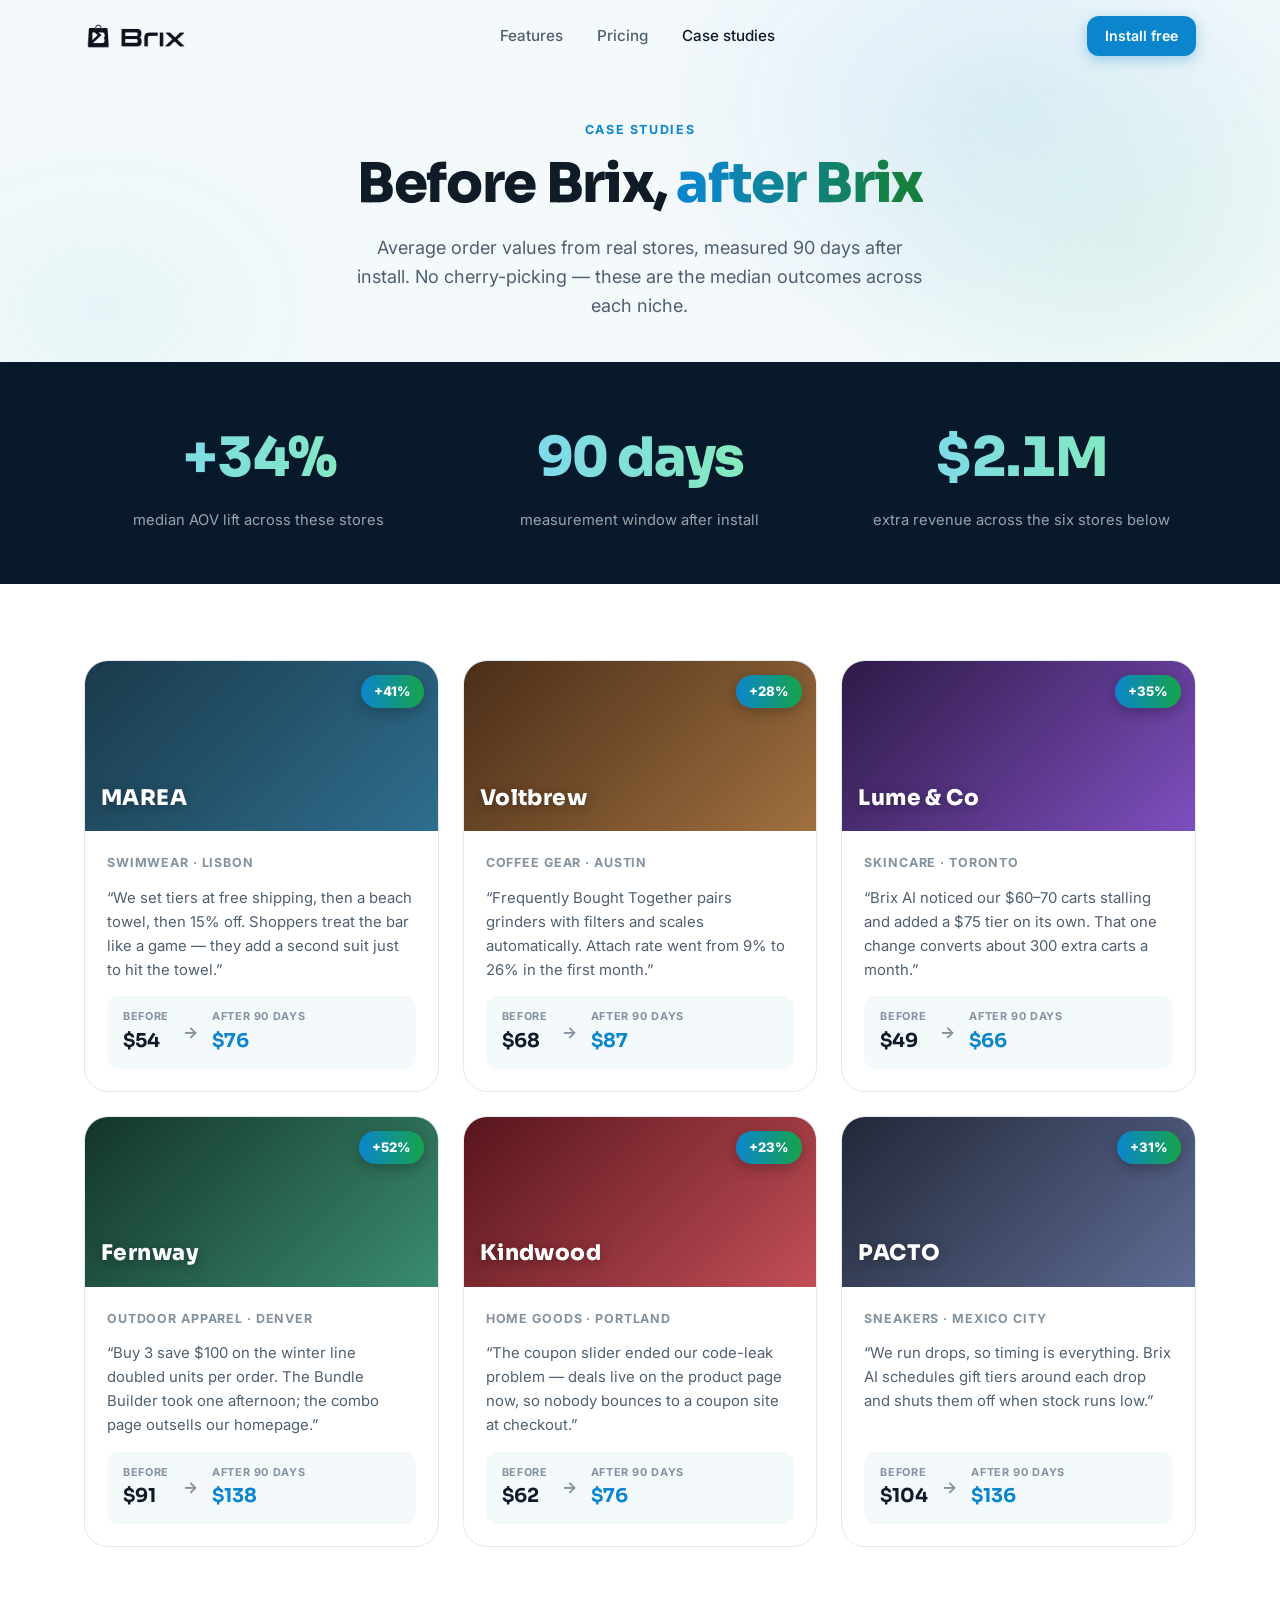
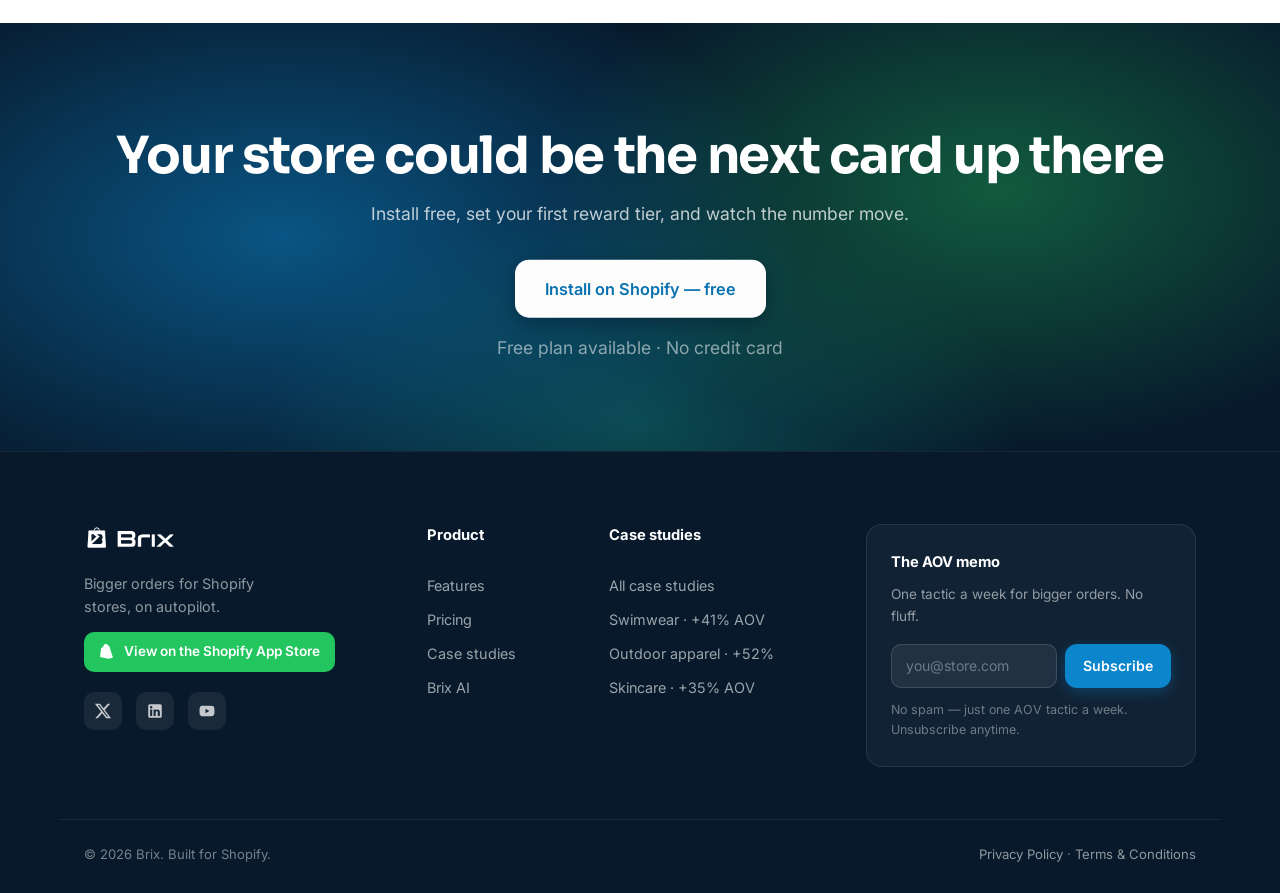
==== commit 777a7b6e: "commit_1" ====
--- a/case-studies.html
+++ b/case-studies.html
@@ -8,7 +8,7 @@
   <link rel="preconnect" href="https://fonts.googleapis.com">
   <link rel="preconnect" href="https://fonts.gstatic.com" crossorigin>
   <link href="https://fonts.googleapis.com/css2?family=Sora:wght@600;700;800&family=Inter:wght@400;500;600;700&display=swap" rel="stylesheet">
-  <link rel="stylesheet" href="css/styles.css?v=2">
+  <link rel="stylesheet" href="css/styles.css?v=3">
   <link rel="icon" type="image/png" href="assets/favicon.png">
 </head>
 <body>
--- a/css/styles.css
+++ b/css/styles.css
@@ -762,11 +762,13 @@
 }
 
 .mini-chart { position: relative; width: 100%; max-width: 200px; }
-.mini-chart svg { width: 100%; height: auto; }
+.mini-chart svg { width: 100%; height: auto; display: block; }
+.mini-chart text { font-family: inherit; }
+.mini-area-end { font-size: 12px; font-weight: 700; fill: var(--ink-2); }
 .mini-stat {
   position: absolute;
-  top: -4px;
-  right: 0;
+  top: -2px;
+  left: 0;
   font-size: .7rem;
   font-weight: 800;
   color: var(--green-deep);
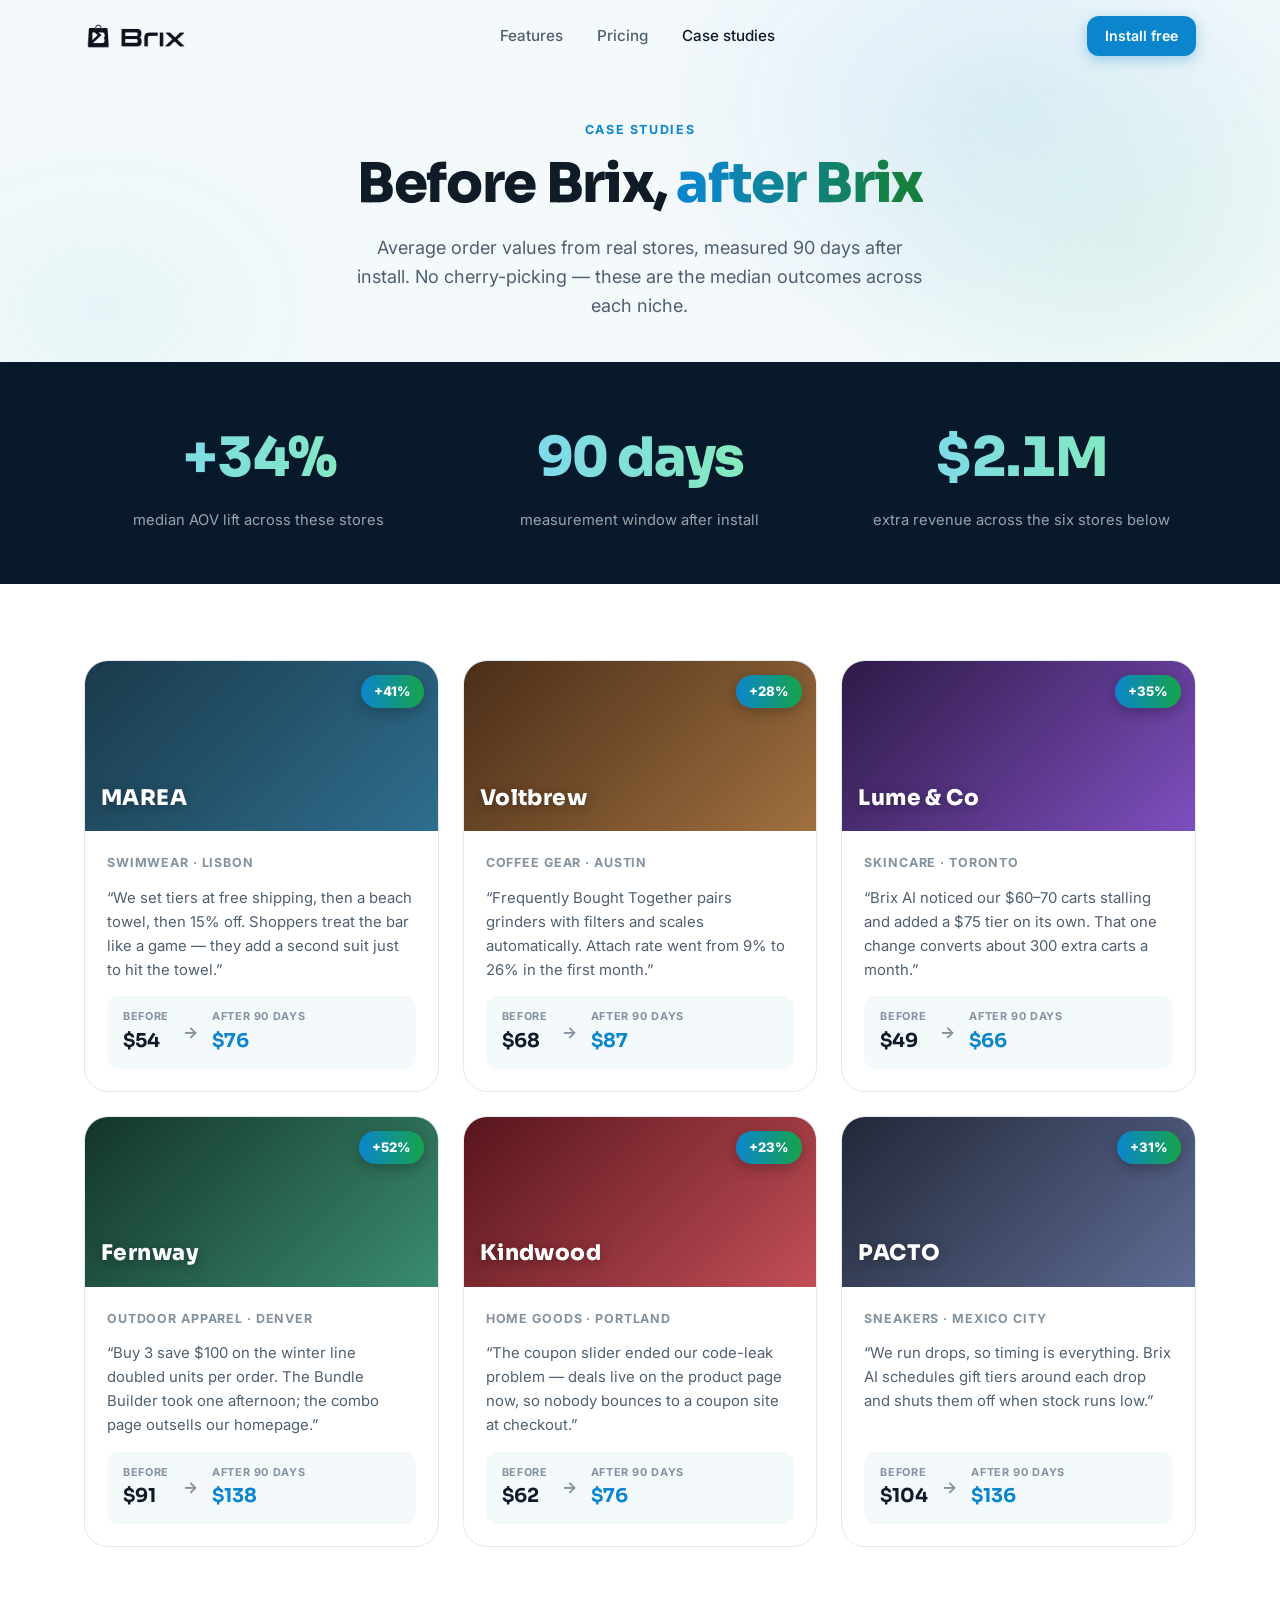
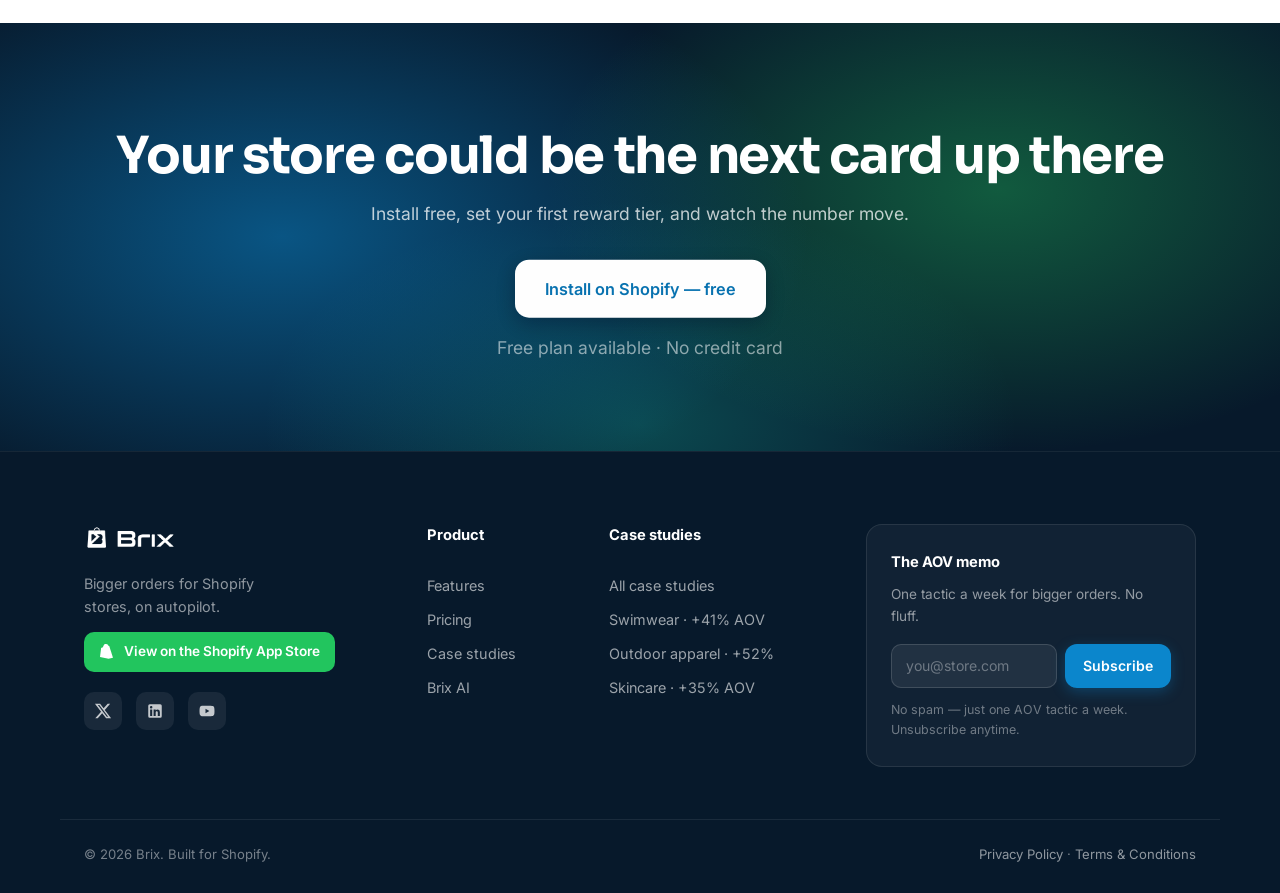
==== commit d4f108bc: "feat: enhance mini-chat component UI and update stylesheet versioning" ====
--- a/case-studies.html
+++ b/case-studies.html
@@ -8,7 +8,7 @@
   <link rel="preconnect" href="https://fonts.googleapis.com">
   <link rel="preconnect" href="https://fonts.gstatic.com" crossorigin>
   <link href="https://fonts.googleapis.com/css2?family=Sora:wght@600;700;800&family=Inter:wght@400;500;600;700&display=swap" rel="stylesheet">
-  <link rel="stylesheet" href="css/styles.css?v=3">
+  <link rel="stylesheet" href="css/styles.css?v=4">
   <link rel="icon" type="image/png" href="assets/favicon.png">
 </head>
 <body>
--- a/css/styles.css
+++ b/css/styles.css
@@ -777,17 +777,40 @@
   border-radius: 100px;
 }
 
-.mini-chat { display: flex; flex-direction: column; gap: 7px; width: 100%; max-width: 210px; }
+.mini-chat { display: flex; flex-direction: column; gap: 5px; width: 100%; max-width: 216px; }
+.mc-head { display: flex; align-items: center; gap: 6px; margin-bottom: 2px; }
+.mc-ava {
+  width: 18px;
+  height: 18px;
+  border-radius: 50%;
+  background: var(--navy);
+  flex: none;
+  display: flex;
+  align-items: center;
+  justify-content: center;
+  overflow: hidden;
+}
+.mc-ava img { width: 12px; height: auto; display: block; }
+.mc-name { font-size: .72rem; font-weight: 700; color: var(--ink); }
+.mc-dot {
+  width: 6px;
+  height: 6px;
+  border-radius: 50%;
+  background: var(--green);
+  margin-left: auto;
+  box-shadow: 0 0 0 3px rgba(34, 197, 94, .16);
+}
 .mini-bubble {
-  font-size: .74rem;
+  font-size: .7rem;
   font-weight: 600;
-  padding: 8px 12px;
+  padding: 6px 10px;
   border-radius: 12px;
   width: fit-content;
-  max-width: 100%;
-}
-.mb-user { background: #fff; border: 1px solid var(--line); align-self: flex-end; border-bottom-right-radius: 4px; }
-.mb-ai { background: var(--brand); color: #fff; border-bottom-left-radius: 4px; }
+  max-width: 90%;
+  line-height: 1.25;
+}
+.mb-user { background: #fff; border: 1px solid var(--line); color: var(--ink); align-self: flex-end; border-bottom-right-radius: 4px; }
+.mb-ai { background: var(--brand); color: #fff; align-self: flex-start; border-bottom-left-radius: 4px; }
 
 /* ---------- deep dives ---------- */
 
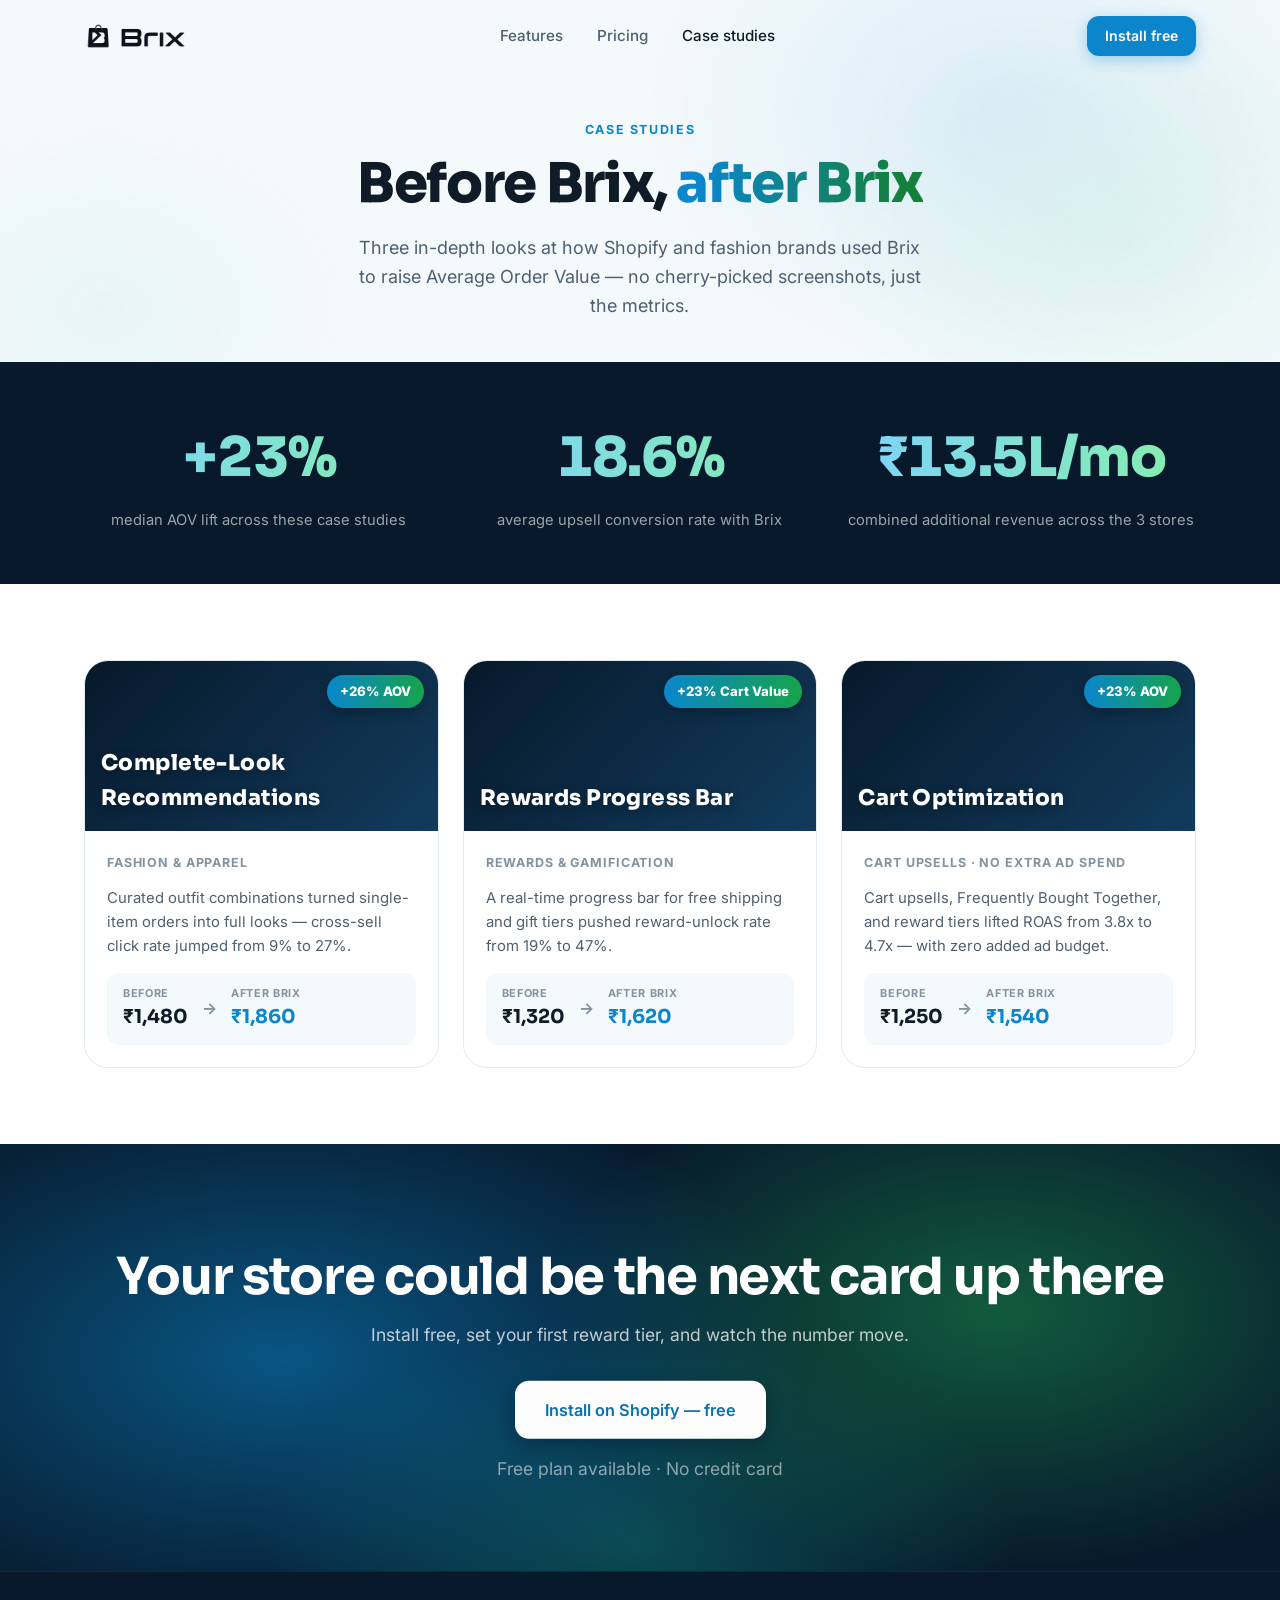
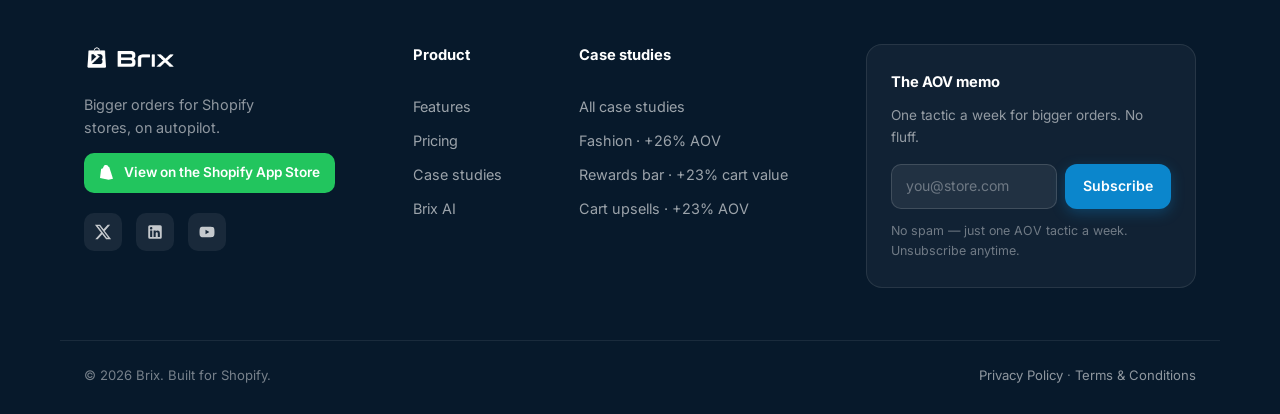
==== commit 9860c096: "refactor: restructure pricing tiers and add multiple case study and policy pages" ====
--- a/case-studies.html
+++ b/case-studies.html
@@ -4,11 +4,11 @@
   <meta charset="UTF-8">
   <meta name="viewport" content="width=device-width, initial-scale=1.0">
   <title>Case studies — Brix for Shopify</title>
-  <meta name="description" content="Real Shopify stores, real AOV numbers. See how merchants lifted average order value 23–52% with Brix progress bars, bundles and AI.">
+  <meta name="description" content="Real Shopify stores, real AOV numbers. See how merchants lifted Average Order Value 23–26% with Brix cart upsells, rewards progress bars and complete-look recommendations.">
   <link rel="preconnect" href="https://fonts.googleapis.com">
   <link rel="preconnect" href="https://fonts.gstatic.com" crossorigin>
   <link href="https://fonts.googleapis.com/css2?family=Sora:wght@600;700;800&family=Inter:wght@400;500;600;700&display=swap" rel="stylesheet">
-  <link rel="stylesheet" href="css/styles.css?v=4">
+  <link rel="stylesheet" href="css/styles.css?v=17">
   <link rel="icon" type="image/png" href="assets/favicon.png">
 </head>
 <body>
@@ -45,23 +45,23 @@
   <div class="container">
     <p class="eyebrow reveal">Case studies</p>
     <h1 class="reveal" style="--d:.06s">Before Brix, <em>after Brix</em></h1>
-    <p class="hero-sub reveal" style="--d:.12s">Average order values from real stores, measured 90 days after install. No cherry-picking — these are the median outcomes across each niche.</p>
+    <p class="hero-sub reveal" style="--d:.12s">Three in-depth looks at how Shopify and fashion brands used Brix to raise Average Order Value — no cherry-picked screenshots, just the metrics.</p>
   </div>
 </section>
 
 <section class="stats-band">
   <div class="container stats-row">
     <div class="stat reveal">
-      <b><span data-count="34" data-prefix="+" data-suffix="%">0</span></b>
-      <small>median AOV lift across these stores</small>
+      <b><span data-count="23" data-prefix="+" data-suffix="%">0</span></b>
+      <small>median AOV lift across these case studies</small>
     </div>
     <div class="stat reveal" style="--d:.08s">
-      <b><span data-count="90" data-suffix=" days">0</span></b>
-      <small>measurement window after install</small>
+      <b><span data-count="18.6" data-suffix="%">0</span></b>
+      <small>average upsell conversion rate with Brix</small>
     </div>
     <div class="stat reveal" style="--d:.16s">
-      <b><span data-count="2.1" data-prefix="$" data-suffix="M">0</span></b>
-      <small>extra revenue across the six stores below</small>
+      <b><span data-count="13.5" data-prefix="₹" data-suffix="L/mo">0</span></b>
+      <small>combined additional revenue across the 3 stores</small>
     </div>
   </div>
 </section>
@@ -70,101 +70,53 @@
   <div class="container">
     <div class="cs-grid">
 
-      <article class="cs-card reveal" id="cs-marea">
+      <a class="cs-card reveal" href="case-study-complete-look-recommendations.html">
         <div class="cs-shot shot-1">
-          <span class="cs-lift-tag">+41%</span>
-          <span class="cs-shot-name">MAREA</span>
+          <span class="cs-lift-tag">+26% AOV</span>
+          <span class="cs-shot-name">Complete-Look Recommendations</span>
         </div>
         <div class="cs-body">
-          <p class="cs-niche">Swimwear · Lisbon</p>
-          <blockquote>“We set tiers at free shipping, then a beach towel, then 15% off. Shoppers treat the bar like a game — they add a second suit just to hit the towel.”</blockquote>
+          <p class="cs-niche">Fashion &amp; apparel</p>
+          <blockquote>Curated outfit combinations turned single-item orders into full looks — cross-sell click rate jumped from 9% to 27%.</blockquote>
           <div class="cs-nums">
-            <span class="cs-num"><small>Before</small><b>$54</b></span>
+            <span class="cs-num"><small>Before</small><b>₹1,480</b></span>
             <span class="cs-arrow">→</span>
-            <span class="cs-num cs-num-after"><small>After 90 days</small><b>$76</b></span>
+            <span class="cs-num cs-num-after"><small>After BRIX</small><b>₹1,860</b></span>
           </div>
         </div>
-      </article>
+      </a>
 
-      <article class="cs-card reveal" style="--d:.06s">
+      <a class="cs-card reveal" style="--d:.06s" href="case-study-rewards-progress-bar.html">
         <div class="cs-shot shot-2">
-          <span class="cs-lift-tag">+28%</span>
-          <span class="cs-shot-name">Voltbrew</span>
+          <span class="cs-lift-tag">+23% Cart Value</span>
+          <span class="cs-shot-name">Rewards Progress Bar</span>
         </div>
         <div class="cs-body">
-          <p class="cs-niche">Coffee gear · Austin</p>
-          <blockquote>“Frequently Bought Together pairs grinders with filters and scales automatically. Attach rate went from 9% to 26% in the first month.”</blockquote>
+          <p class="cs-niche">Rewards &amp; gamification</p>
+          <blockquote>A real-time progress bar for free shipping and gift tiers pushed reward-unlock rate from 19% to 47%.</blockquote>
           <div class="cs-nums">
-            <span class="cs-num"><small>Before</small><b>$68</b></span>
+            <span class="cs-num"><small>Before</small><b>₹1,320</b></span>
             <span class="cs-arrow">→</span>
-            <span class="cs-num cs-num-after"><small>After 90 days</small><b>$87</b></span>
+            <span class="cs-num cs-num-after"><small>After BRIX</small><b>₹1,620</b></span>
           </div>
         </div>
-      </article>
+      </a>
 
-      <article class="cs-card reveal" style="--d:.12s" id="cs-lume">
+      <a class="cs-card reveal" style="--d:.12s" href="case-study-aov-without-ad-spend.html">
         <div class="cs-shot shot-3">
-          <span class="cs-lift-tag">+35%</span>
-          <span class="cs-shot-name">Lume &amp; Co</span>
+          <span class="cs-lift-tag">+23% AOV</span>
+          <span class="cs-shot-name">Cart Optimization</span>
         </div>
         <div class="cs-body">
-          <p class="cs-niche">Skincare · Toronto</p>
-          <blockquote>“Brix AI noticed our $60–70 carts stalling and added a $75 tier on its own. That one change converts about 300 extra carts a month.”</blockquote>
+          <p class="cs-niche">Cart upsells · no extra ad spend</p>
+          <blockquote>Cart upsells, Frequently Bought Together, and reward tiers lifted ROAS from 3.8x to 4.7x — with zero added ad budget.</blockquote>
           <div class="cs-nums">
-            <span class="cs-num"><small>Before</small><b>$49</b></span>
+            <span class="cs-num"><small>Before</small><b>₹1,250</b></span>
             <span class="cs-arrow">→</span>
-            <span class="cs-num cs-num-after"><small>After 90 days</small><b>$66</b></span>
+            <span class="cs-num cs-num-after"><small>After BRIX</small><b>₹1,540</b></span>
           </div>
         </div>
-      </article>
-
-      <article class="cs-card reveal" id="cs-fernway">
-        <div class="cs-shot shot-4">
-          <span class="cs-lift-tag">+52%</span>
-          <span class="cs-shot-name">Fernway</span>
-        </div>
-        <div class="cs-body">
-          <p class="cs-niche">Outdoor apparel · Denver</p>
-          <blockquote>“Buy 3 save $100 on the winter line doubled units per order. The Bundle Builder took one afternoon; the combo page outsells our homepage.”</blockquote>
-          <div class="cs-nums">
-            <span class="cs-num"><small>Before</small><b>$91</b></span>
-            <span class="cs-arrow">→</span>
-            <span class="cs-num cs-num-after"><small>After 90 days</small><b>$138</b></span>
-          </div>
-        </div>
-      </article>
-
-      <article class="cs-card reveal" style="--d:.06s">
-        <div class="cs-shot shot-5">
-          <span class="cs-lift-tag">+23%</span>
-          <span class="cs-shot-name">Kindwood</span>
-        </div>
-        <div class="cs-body">
-          <p class="cs-niche">Home goods · Portland</p>
-          <blockquote>“The coupon slider ended our code-leak problem — deals live on the product page now, so nobody bounces to a coupon site at checkout.”</blockquote>
-          <div class="cs-nums">
-            <span class="cs-num"><small>Before</small><b>$62</b></span>
-            <span class="cs-arrow">→</span>
-            <span class="cs-num cs-num-after"><small>After 90 days</small><b>$76</b></span>
-          </div>
-        </div>
-      </article>
-
-      <article class="cs-card reveal" style="--d:.12s">
-        <div class="cs-shot shot-6">
-          <span class="cs-lift-tag">+31%</span>
-          <span class="cs-shot-name">PACTO</span>
-        </div>
-        <div class="cs-body">
-          <p class="cs-niche">Sneakers · Mexico City</p>
-          <blockquote>“We run drops, so timing is everything. Brix AI schedules gift tiers around each drop and shuts them off when stock runs low.”</blockquote>
-          <div class="cs-nums">
-            <span class="cs-num"><small>Before</small><b>$104</b></span>
-            <span class="cs-arrow">→</span>
-            <span class="cs-num cs-num-after"><small>After 90 days</small><b>$136</b></span>
-          </div>
-        </div>
-      </article>
+      </a>
 
     </div>
   </div>
@@ -209,9 +161,9 @@
     <div class="footer-col">
       <p class="footer-h">Case studies</p>
       <a href="case-studies.html">All case studies</a>
-      <a href="case-studies.html#cs-marea">Swimwear · +41% AOV</a>
-      <a href="case-studies.html#cs-fernway">Outdoor apparel · +52%</a>
-      <a href="case-studies.html#cs-lume">Skincare · +35% AOV</a>
+      <a href="case-study-complete-look-recommendations.html">Fashion · +26% AOV</a>
+      <a href="case-study-rewards-progress-bar.html">Rewards bar · +23% cart value</a>
+      <a href="case-study-aov-without-ad-spend.html">Cart upsells · +23% AOV</a>
     </div>
     <div class="footer-news">
       <p class="footer-h">The AOV memo</p>
@@ -226,12 +178,12 @@
   </div>
   <div class="container footer-base">
     <span>© 2026 Brix. Built for Shopify.</span>
-    <span class="footer-legal"><a href="#">Privacy Policy</a> · <a href="#">Terms &amp; Conditions</a></span>
+    <span class="footer-legal"><a href="privacy.html">Privacy Policy</a> · <a href="terms.html">Terms &amp; Conditions</a></span>
   </div>
 </footer>
 
 <script src="js/vendor/gsap.min.js"></script>
 <script src="js/vendor/ScrollTrigger.min.js"></script>
-<script src="js/main.js?v=2"></script>
+<script src="js/main.js?v=5"></script>
 </body>
 </html>
--- a/css/styles.css
+++ b/css/styles.css
@@ -38,6 +38,9 @@
 
 html { scroll-behavior: smooth; }
 
+/* keep the fixed nav from covering the top of any anchor-linked section */
+[id] { scroll-margin-top: calc(var(--nav-h) + 24px); }
+
 body {
   font-family: var(--font-body);
   font-size: 16px;
@@ -208,10 +211,21 @@
   inset: 0 0 auto 0;
   z-index: 100;
   height: var(--nav-h);
+}
+
+/* the scrolled background/blur lives on ::before, not .nav itself — a real
+   backdrop-filter on .nav would make it an ancestor-with-backdrop-filter of
+   .nav-drawer, and WebKit fails to render a backdrop-filter nested inside
+   another one (the drawer silently loses its own blur/tint once scrolled) */
+.nav::before {
+  content: "";
+  position: absolute;
+  inset: 0;
+  z-index: -1;
   transition: background .25s ease, box-shadow .25s ease, backdrop-filter .25s ease;
 }
 
-.nav.scrolled {
+.nav.scrolled::before {
   background: rgba(255, 255, 255, .82);
   -webkit-backdrop-filter: blur(14px);
   backdrop-filter: blur(14px);
@@ -812,6 +826,148 @@
 .mb-user { background: #fff; border: 1px solid var(--line); color: var(--ink); align-self: flex-end; border-bottom-right-radius: 4px; }
 .mb-ai { background: var(--brand); color: #fff; align-self: flex-start; border-bottom-left-radius: 4px; }
 
+/* ---------- why brix panel ---------- */
+
+.wb-visual { position: relative; }
+
+.wb-glow {
+  position: absolute;
+  inset: -20%;
+  background:
+    radial-gradient(42% 46% at 22% 20%, rgba(14, 155, 229, .24), transparent 70%),
+    radial-gradient(40% 42% at 80% 78%, rgba(34, 197, 94, .2), transparent 70%);
+  filter: blur(6px);
+  pointer-events: none;
+  z-index: 0;
+  animation: aidrift 16s ease-in-out infinite alternate;
+}
+
+.wb-panel {
+  position: relative;
+  z-index: 1;
+  background: #fff;
+  border-radius: var(--radius-lg);
+  padding: 30px 30px 26px;
+  box-shadow: 0 24px 60px -18px rgba(11, 134, 204, .28), 0 8px 30px -12px rgba(23, 20, 46, .12);
+}
+.wb-panel::before {
+  content: "";
+  position: absolute;
+  inset: 0;
+  border-radius: inherit;
+  padding: 1.5px;
+  background: linear-gradient(135deg, var(--grad-a), var(--grad-b));
+  -webkit-mask: linear-gradient(#fff 0 0) content-box, linear-gradient(#fff 0 0);
+  -webkit-mask-composite: xor;
+  mask-composite: exclude;
+  pointer-events: none;
+}
+
+.wb-head {
+  display: flex;
+  align-items: center;
+  gap: 11px;
+  padding-bottom: 18px;
+  margin-bottom: 18px;
+  border-bottom: 1px solid var(--line);
+}
+.wb-ava {
+  width: 34px;
+  height: 34px;
+  border-radius: 10px;
+  background: linear-gradient(135deg, var(--brand), var(--grad-b));
+  display: flex;
+  align-items: center;
+  justify-content: center;
+  flex: none;
+}
+.wb-ava img { width: 17px; height: auto; display: block; }
+.wb-head-name { font-family: var(--font-display); font-weight: 800; font-size: .96rem; color: var(--ink); }
+.wb-live {
+  margin-left: auto;
+  display: inline-flex;
+  align-items: center;
+  gap: 6px;
+  font-size: .72rem;
+  font-weight: 700;
+  color: var(--green-deep);
+  text-transform: uppercase;
+  letter-spacing: .04em;
+}
+.wb-live-dot {
+  width: 7px;
+  height: 7px;
+  border-radius: 50%;
+  background: var(--green);
+  animation: wbpulse 2s ease-out infinite;
+}
+@keyframes wbpulse {
+  0% { box-shadow: 0 0 0 0 rgba(34, 197, 94, .45); }
+  70% { box-shadow: 0 0 0 7px rgba(34, 197, 94, 0); }
+  100% { box-shadow: 0 0 0 0 rgba(34, 197, 94, 0); }
+}
+
+.wb-thread { display: flex; flex-direction: column; gap: 10px; }
+
+.wb-bubble {
+  display: flex;
+  align-items: center;
+  gap: 10px;
+  background: var(--brand-ghost);
+  border: 1px solid var(--brand-soft);
+  border-radius: 14px;
+  border-bottom-left-radius: 4px;
+  padding: 11px 14px;
+  font-size: .89rem;
+  line-height: 1.4;
+  color: var(--ink-2);
+  width: fit-content;
+  max-width: 100%;
+}
+.wb-check {
+  flex: none;
+  width: 16px;
+  height: 16px;
+  border-radius: 50%;
+  background: linear-gradient(135deg, var(--grad-a), var(--grad-b));
+  color: #fff;
+  font-size: .58rem;
+  font-weight: 800;
+  display: flex;
+  align-items: center;
+  justify-content: center;
+}
+
+.wb-typing {
+  display: none;
+  gap: 5px;
+  padding: 13px 15px;
+  background: var(--brand-ghost);
+  border: 1px solid var(--brand-soft);
+  border-radius: 14px;
+  border-bottom-left-radius: 4px;
+  width: fit-content;
+}
+.wb-typing.show { display: flex; }
+.wb-typing span {
+  width: 6px;
+  height: 6px;
+  border-radius: 50%;
+  background: var(--brand);
+  opacity: .5;
+  animation: typing 1.1s ease-in-out infinite;
+}
+.wb-typing span:nth-child(2) { animation-delay: .18s; }
+.wb-typing span:nth-child(3) { animation-delay: .36s; }
+
+.wb-panel-note {
+  margin-top: 22px;
+  padding-top: 18px;
+  border-top: 1px solid var(--line);
+  font-size: .85rem;
+  color: var(--ink-3);
+}
+
 /* ---------- deep dives ---------- */
 
 .dd-grid {
@@ -1492,6 +1648,11 @@
   border-radius: 100px;
   white-space: nowrap;
 }
+.price-flag-ghost {
+  color: var(--ink-3);
+  background: var(--paper-soft);
+  border: 1px solid var(--line);
+}
 
 .price-card h3 { font-size: 1.05rem; }
 
@@ -1777,6 +1938,7 @@
 .f-copy > p { color: var(--ink-2); font-size: 1.02rem; }
 
 .f-points { display: flex; flex-direction: column; gap: 12px; margin-top: 22px; }
+.f-points + p { margin-top: 18px; }
 .f-points li {
   font-size: .95rem;
   color: var(--ink-2);
@@ -2020,6 +2182,17 @@
 }
 .pt-no { color: var(--line); font-weight: 700; }
 .pt-text { font-weight: 600; color: var(--ink); font-size: .84rem; }
+.pt-preview {
+  display: inline-flex;
+  font-size: .7rem;
+  font-weight: 800;
+  letter-spacing: .02em;
+  color: #9A5B00;
+  background: rgba(255, 180, 60, .16);
+  padding: 4px 10px;
+  border-radius: 100px;
+  white-space: nowrap;
+}
 
 .price-table tfoot td { padding: 20px 18px 24px; border-bottom: 0; }
 
@@ -2049,12 +2222,7 @@
   align-items: flex-end;
   padding: 16px;
 }
-.shot-1 { background: linear-gradient(135deg, #1B3A4B, #2E6E8E); }
-.shot-2 { background: linear-gradient(135deg, #4A2E19, #A0703F); }
-.shot-3 { background: linear-gradient(135deg, #2E1A47, #7E4FBF); }
-.shot-4 { background: linear-gradient(135deg, #14342B, #3A8C6E); }
-.shot-5 { background: linear-gradient(135deg, #58151C, #C24E57); }
-.shot-6 { background: linear-gradient(135deg, #232838, #5E6C94); }
+.cs-shot, .shot-1, .shot-2, .shot-3 { background: linear-gradient(135deg, var(--navy), var(--navy-3)); }
 
 .cs-shot-name {
   font-family: var(--font-display);
@@ -2094,6 +2262,239 @@
 .cs-num-after b { color: var(--brand); }
 .cs-arrow { color: var(--ink-3); font-weight: 700; }
 
+/* ---------- case study article page ---------- */
+
+.cs-article {
+  max-width: 760px;
+  margin: 0 auto;
+}
+.cs-article .cs-lede {
+  font-size: 1.16rem;
+  line-height: 1.7;
+  color: var(--ink-2);
+}
+.cs-article h2 {
+  margin-top: 52px;
+  margin-bottom: 18px;
+  font-size: clamp(1.5rem, 2.6vw, 1.9rem);
+}
+.cs-article h2:first-of-type { margin-top: 40px; }
+.cs-article h3 {
+  margin-top: 30px;
+  margin-bottom: 12px;
+}
+.cs-article p {
+  margin-bottom: 18px;
+  color: var(--ink-2);
+  font-size: 1.02rem;
+  line-height: 1.75;
+}
+.cs-article strong { color: var(--ink); font-weight: 700; }
+.cs-article ul, .cs-article ol {
+  margin: 0 0 20px 22px;
+  display: flex;
+  flex-direction: column;
+  gap: 9px;
+}
+.cs-article ul { list-style: disc; }
+.cs-article ol { list-style: decimal; }
+.cs-article li { color: var(--ink-2); font-size: 1.02rem; line-height: 1.65; }
+.cs-article li::marker { color: var(--brand); }
+
+.cs-table-wrap {
+  overflow-x: auto;
+  margin: 4px 0 28px;
+  border: 1px solid var(--line);
+  border-radius: var(--radius);
+}
+.cs-table { width: 100%; border-collapse: collapse; font-size: .92rem; min-width: 420px; }
+.cs-table th, .cs-table td { padding: 13px 18px; text-align: left; border-bottom: 1px solid var(--line); }
+.cs-table th {
+  font-family: var(--font-display);
+  font-weight: 700;
+  font-size: .82rem;
+  color: var(--ink);
+  background: var(--paper-soft);
+}
+.cs-table td { color: var(--ink-2); }
+.cs-table tr:last-child td { border-bottom: 0; }
+.cs-table td strong, .cs-table td b { color: var(--brand); font-family: var(--font-display); }
+
+.cs-divider { height: 1px; background: var(--line); margin: 48px 0; }
+
+.cs-faq-head { margin-top: 52px; margin-bottom: 20px; }
+
+.cs-related {
+  border-top: 1px solid var(--line);
+  padding-top: 56px;
+  margin-top: 12px;
+}
+
+/* ---------- hero trust badge ---------- */
+
+.hero-badge {
+  display: inline-flex;
+  align-items: center;
+  gap: 8px;
+  background: #fff;
+  border: 1px solid var(--line);
+  border-radius: 100px;
+  padding: 7px 14px 7px 10px;
+  font-size: .82rem;
+  font-weight: 600;
+  color: var(--ink-2);
+  box-shadow: var(--shadow-1);
+  margin-bottom: 18px;
+  transition: transform .18s ease, box-shadow .18s ease;
+}
+.hero-badge:hover { transform: translateY(-1px); box-shadow: var(--shadow-2); }
+.hero-badge svg { color: var(--brand); flex: none; }
+.hero-badge b { color: var(--ink); }
+.hero-badge-stars { color: var(--gold); letter-spacing: -1px; font-size: .78rem; }
+
+/* ---------- why aov matters ---------- */
+
+.waov-grid { align-items: center; }
+
+.waov-visual { position: relative; }
+.waov-glow {
+  position: absolute;
+  inset: -18%;
+  background:
+    radial-gradient(42% 46% at 78% 22%, rgba(228, 87, 61, .14), transparent 70%),
+    radial-gradient(40% 42% at 20% 80%, rgba(34, 197, 94, .18), transparent 70%);
+  filter: blur(6px);
+  pointer-events: none;
+  z-index: 0;
+}
+
+.waov-card {
+  position: relative;
+  z-index: 1;
+  background: #fff;
+  border: 1px solid var(--line);
+  border-radius: var(--radius-lg);
+  padding: 8px 26px;
+  box-shadow: var(--shadow-2);
+}
+
+.waov-row { display: flex; align-items: center; gap: 14px; padding: 22px 0; }
+.waov-row + .waov-row { border-top: 1px solid var(--line); }
+
+.waov-ic {
+  width: 42px;
+  height: 42px;
+  border-radius: 12px;
+  display: flex;
+  align-items: center;
+  justify-content: center;
+  flex: none;
+}
+.waov-row-cost .waov-ic { background: rgba(228, 87, 61, .12); color: #C2410C; }
+.waov-row-aov .waov-ic { background: rgba(34, 197, 94, .14); color: var(--green-deep); }
+
+.waov-row-body { flex: 1; min-width: 0; }
+.waov-row-label { font-family: var(--font-display); font-weight: 800; font-size: .96rem; color: var(--ink); margin-bottom: 2px; }
+.waov-row-sub { font-size: .8rem; color: var(--ink-3); margin-bottom: 10px; }
+
+.waov-meter { height: 7px; border-radius: 100px; background: var(--paper-soft); overflow: hidden; }
+.waov-meter-fill { height: 100%; border-radius: 100px; }
+.waov-row-cost .waov-meter-fill { background: linear-gradient(90deg, #F59E7A, #C2410C); }
+.waov-row-aov .waov-meter-fill { background: var(--reward-grad); }
+
+.waov-row-tag {
+  flex: none;
+  font-size: .7rem;
+  font-weight: 700;
+  letter-spacing: .02em;
+  color: #C2410C;
+  background: rgba(228, 87, 61, .1);
+  padding: 5px 10px;
+  border-radius: 100px;
+  white-space: nowrap;
+}
+.waov-row-tag-good { color: var(--green-deep); background: rgba(34, 197, 94, .12); }
+
+.waov-chips { display: flex; flex-wrap: wrap; justify-content: center; gap: 10px; margin: 40px auto 22px; max-width: 900px; }
+.waov-chip {
+  display: inline-flex;
+  align-items: center;
+  gap: 8px;
+  background: #fff;
+  border: 1px solid var(--line);
+  border-radius: 100px;
+  padding: 9px 16px 9px 10px;
+  font-size: .85rem;
+  font-weight: 600;
+  color: var(--ink);
+}
+.waov-chip-ic {
+  width: 19px;
+  height: 19px;
+  border-radius: 50%;
+  background: linear-gradient(135deg, var(--grad-a), var(--grad-b));
+  color: #fff;
+  font-size: .6rem;
+  font-weight: 800;
+  display: flex;
+  align-items: center;
+  justify-content: center;
+  flex: none;
+}
+
+.waov-note { font-weight: 700; color: var(--ink); text-align: center; font-size: 1.05rem; }
+
+/* ---------- before / after ---------- */
+
+.ba-grid {
+  display: grid;
+  grid-template-columns: 1fr 1fr;
+  gap: 28px;
+  max-width: 980px;
+  margin: 0 auto;
+}
+.ba-col { background: #fff; border: 1px solid var(--line); border-radius: var(--radius-lg); padding: 28px; }
+.ba-before { background: var(--paper-soft); }
+.ba-after { border-color: rgba(34, 197, 94, .35); box-shadow: 0 12px 32px -12px rgba(34, 197, 94, .18); }
+.ba-h { font-family: var(--font-display); font-weight: 800; font-size: 1.05rem; margin-bottom: 18px; }
+.ba-before .ba-h { color: var(--ink-3); }
+.ba-after .ba-h { color: var(--green-deep); }
+.ba-list { display: flex; flex-direction: column; gap: 13px; }
+.ba-list li { font-size: .92rem; color: var(--ink-2); line-height: 1.5; padding-left: 24px; position: relative; }
+.ba-before .ba-list li::before { content: "✕"; position: absolute; left: 0; top: 1px; color: var(--ink-3); font-size: .72rem; font-weight: 800; }
+.ba-after .ba-list li::before { content: "✓"; position: absolute; left: 0; top: 1px; color: var(--green-deep); font-size: .72rem; font-weight: 800; }
+.ba-final { text-align: center; margin-top: 32px; font-size: 1.02rem; color: var(--ink-2); max-width: 700px; margin-inline: auto; }
+
+/* ---------- trusted by / countries ---------- */
+
+.countries { margin-top: 40px; text-align: center; }
+.countries-label { font-size: .78rem; font-weight: 700; letter-spacing: .07em; text-transform: uppercase; color: var(--ink-3); margin-bottom: 14px; }
+.countries-row { display: flex; flex-wrap: wrap; justify-content: center; gap: 10px; margin-bottom: 18px; }
+.country-chip { background: #fff; border: 1px solid var(--line); border-radius: 100px; padding: 8px 16px; font-size: .86rem; font-weight: 600; color: var(--ink); }
+.countries-note { max-width: 640px; margin: 0 auto; color: var(--ink-3); font-size: .9rem; }
+
+/* ---------- stats band heading (4-stat variant) ---------- */
+
+.stats-band .section-sub { color: rgba(255, 255, 255, .65); }
+.stats-row-4 { grid-template-columns: repeat(4, 1fr); }
+
+/* ---------- case study teaser (home) ---------- */
+
+.cs-teaser {
+  background: #fff;
+  border: 1px solid var(--line);
+  border-radius: var(--radius-lg);
+  padding: 34px;
+  text-align: center;
+}
+.cs-teaser p { color: var(--ink-2); font-size: 1.02rem; margin-bottom: 14px; }
+.cs-teaser-cta { margin-top: 10px; }
+
+/* ---------- generic "see more" link (reused across sections) ---------- */
+
+.section-more { text-align: center; margin-top: 34px; }
+.section-more a { font-weight: 700; color: var(--brand); }
+
 /* ---------- reveal on scroll ---------- */
 
 /* base hidden state; GSAP animates it directly (no CSS transition in that
@@ -2110,6 +2511,179 @@
 
 /* GSAP runs its own float + scroll-drift tweens on the chips */
 body.gsap-on .hero-chip { animation: none; }
+
+/* ---------- legal / policy pages ---------- */
+
+.legal-switch {
+  display: inline-flex;
+  gap: 4px;
+  margin: 24px auto 0;
+  padding: 5px;
+  background: var(--paper);
+  border: 1px solid var(--line);
+  border-radius: 999px;
+  box-shadow: var(--shadow-1);
+  position: relative;
+}
+.legal-switch a {
+  padding: 9px 22px;
+  border-radius: 999px;
+  font-size: .9rem;
+  font-weight: 600;
+  color: var(--ink-2);
+  transition: color .2s, background .2s;
+}
+.legal-switch a:hover { color: var(--ink); }
+.legal-switch a.is-active {
+  color: #fff;
+  background: var(--grad-strong);
+  box-shadow: 0 6px 16px rgba(11, 134, 204, .28);
+}
+.legal-switch a.is-active:hover { color: #fff; }
+
+.legal-meta {
+  display: inline-flex;
+  align-items: center;
+  gap: 8px;
+  margin: 18px auto 0;
+  padding: 7px 15px;
+  border-radius: 999px;
+  background: var(--brand-ghost);
+  border: 1px solid var(--brand-soft);
+  color: var(--brand-deep);
+  font-size: .82rem;
+  font-weight: 600;
+  position: relative;
+}
+.legal-meta svg { width: 15px; height: 15px; }
+
+.legal { padding: 56px 0 88px; }
+
+.legal-grid {
+  display: grid;
+  grid-template-columns: 236px minmax(0, 1fr);
+  gap: 64px;
+  align-items: start;
+}
+
+.legal-toc { position: sticky; top: calc(var(--nav-h) + 24px); }
+.legal-toc-h {
+  font-size: .72rem;
+  font-weight: 700;
+  letter-spacing: .12em;
+  text-transform: uppercase;
+  color: var(--ink-3);
+  margin-bottom: 14px;
+}
+.legal-toc nav {
+  display: flex;
+  flex-direction: column;
+  border-left: 2px solid var(--line);
+}
+.legal-toc a {
+  padding: 7px 0 7px 16px;
+  margin-left: -2px;
+  border-left: 2px solid transparent;
+  font-size: .875rem;
+  line-height: 1.35;
+  color: var(--ink-2);
+  transition: color .2s, border-color .2s;
+}
+.legal-toc a:hover { color: var(--ink); }
+.legal-toc a.active {
+  color: var(--brand-deep);
+  border-left-color: var(--brand);
+  font-weight: 600;
+}
+
+.legal-doc { max-width: 724px; }
+.legal-intro {
+  font-size: 1.08rem;
+  color: var(--ink-2);
+  padding-bottom: 30px;
+  border-bottom: 1px solid var(--line);
+}
+
+.legal-block { padding-top: 36px; }
+.legal-block h2 {
+  display: flex;
+  align-items: center;
+  gap: 14px;
+  font-size: 1.35rem;
+  margin-bottom: 14px;
+}
+.legal-num {
+  flex: none;
+  display: inline-grid;
+  place-items: center;
+  width: 34px;
+  height: 34px;
+  border-radius: 10px;
+  background: var(--brand-ghost);
+  color: var(--brand-deep);
+  font-family: var(--font-display);
+  font-size: .88rem;
+  font-weight: 700;
+}
+.legal-block h3 { margin: 22px 0 8px; font-size: 1rem; }
+.legal-block p { color: var(--ink-2); margin-bottom: 12px; }
+.legal-block p:last-child { margin-bottom: 0; }
+.legal-block a {
+  color: var(--brand-deep);
+  font-weight: 600;
+  text-decoration: underline;
+  text-underline-offset: 2px;
+  text-decoration-thickness: 1px;
+}
+
+.legal-list { display: flex; flex-direction: column; gap: 10px; margin: 4px 0; }
+.legal-list li { position: relative; padding-left: 26px; color: var(--ink-2); }
+.legal-list li::before {
+  content: "";
+  position: absolute;
+  left: 4px;
+  top: .55em;
+  width: 7px;
+  height: 7px;
+  border-radius: 50%;
+  background: var(--grad-strong);
+}
+.legal-list-no li::before {
+  background: #E5533C;
+  border-radius: 2px;
+}
+
+.legal-note {
+  margin: 16px 0 0;
+  padding: 16px 18px;
+  border-radius: 12px;
+  background: var(--paper-soft);
+  border: 1px solid var(--line);
+  border-left: 3px solid var(--brand);
+  color: var(--ink-2);
+  font-size: .95rem;
+}
+
+.legal-contact {
+  margin-top: 44px;
+  padding: 28px 30px;
+  border-radius: var(--radius);
+  background: var(--navy);
+  color: #fff;
+  display: flex;
+  flex-wrap: wrap;
+  align-items: center;
+  justify-content: space-between;
+  gap: 20px;
+}
+.legal-contact-txt h3 { color: #fff; margin-bottom: 4px; }
+.legal-contact-txt p { color: rgba(255, 255, 255, .68); font-size: .92rem; margin: 0; }
+
+@media (max-width: 900px) {
+  .legal-grid { grid-template-columns: 1fr; }
+  .legal-toc { display: none; }
+  .legal-contact { flex-direction: column; align-items: flex-start; }
+}
 
 /* ---------- responsive ---------- */
 
@@ -2135,6 +2709,9 @@
   .cs-grid { grid-template-columns: repeat(2, 1fr); }
   .footer-grid { grid-template-columns: 1fr 1fr; gap: 40px; }
   .footer-news { grid-column: auto; max-width: none; }
+
+  .ba-grid { grid-template-columns: 1fr; gap: 20px; }
+  .stats-row-4 { grid-template-columns: repeat(2, 1fr); gap: 32px 24px; }
 }
 
 @media (max-width: 680px) {
@@ -2156,6 +2733,9 @@
   .dash-stats { grid-template-columns: 1fr; }
   .dash-insights { grid-template-columns: 1fr; }
   .stats-row { grid-template-columns: 1fr; gap: 36px; }
+  .stats-row-4 { grid-template-columns: 1fr; }
+  .waov-row { flex-wrap: wrap; }
+  .waov-row-tag { margin-left: 56px; }
   .price-grid { grid-template-columns: 1fr; }
   .cs-grid { grid-template-columns: 1fr; }
   .section-head-row { flex-direction: column; align-items: flex-start; }
